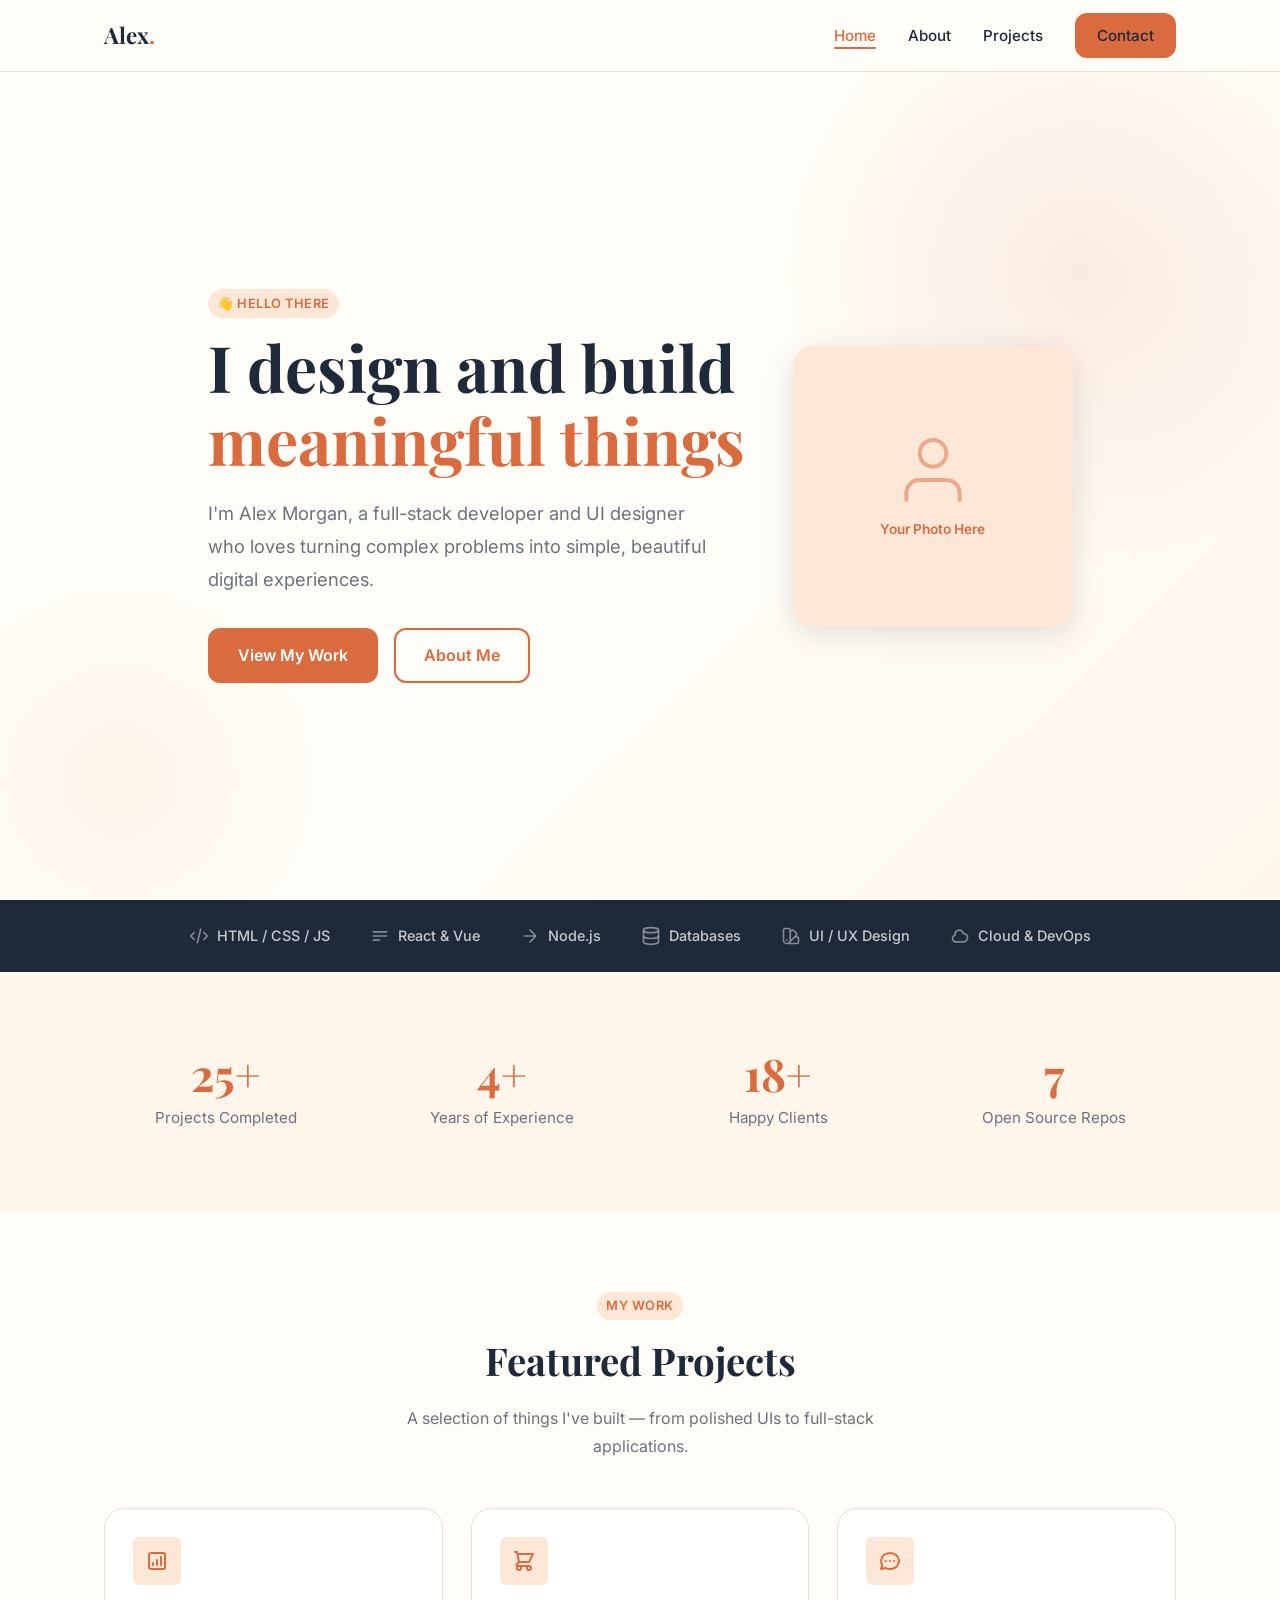
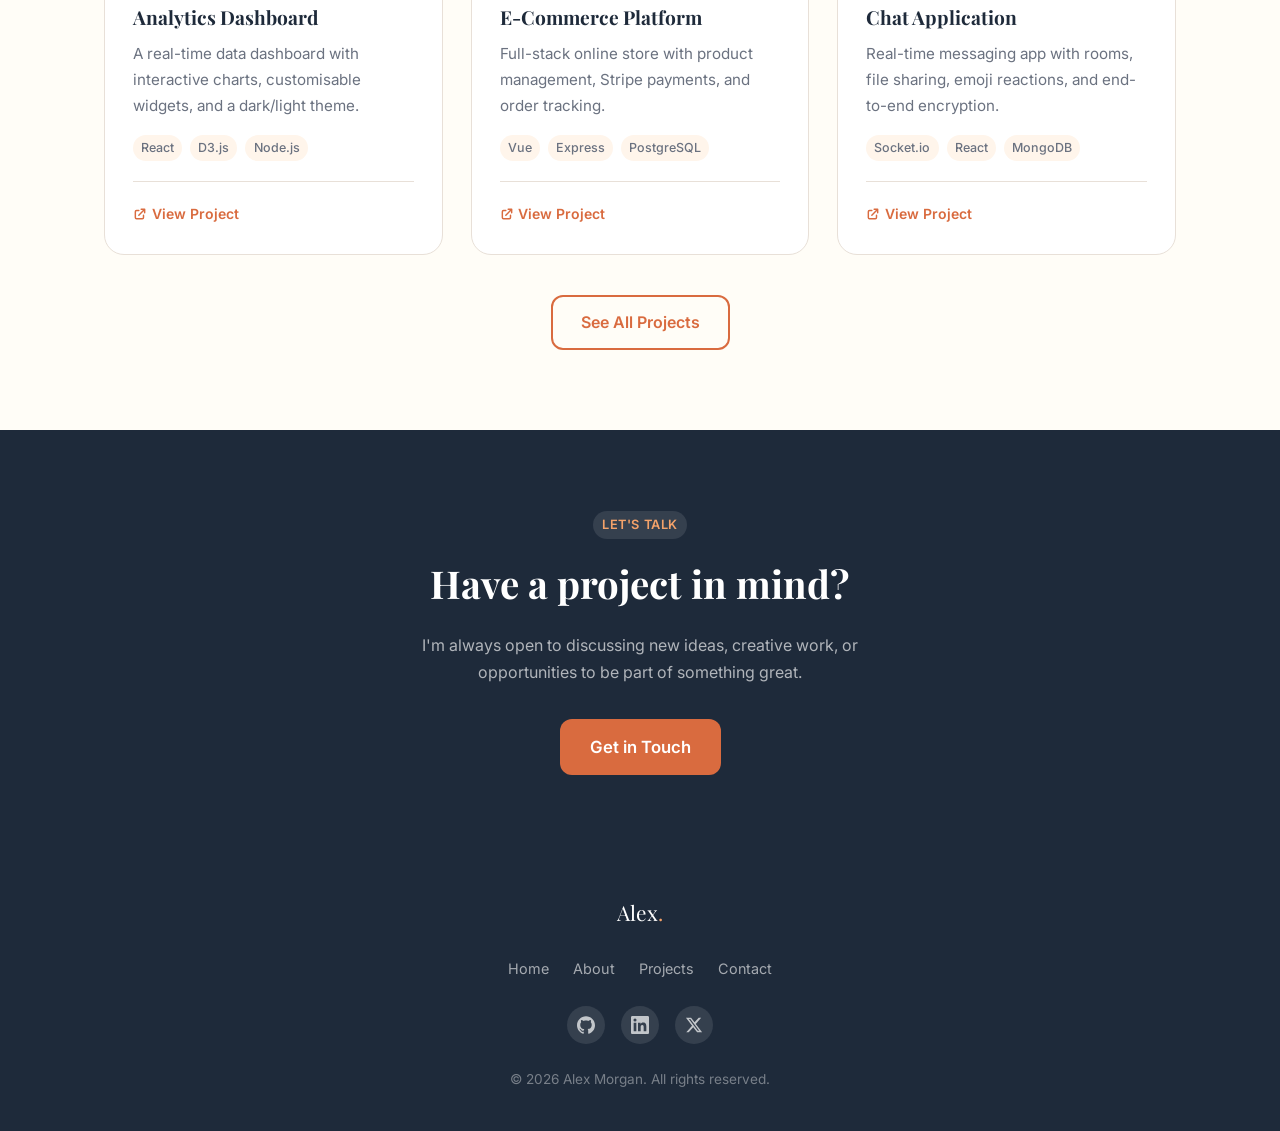
==== index.html @ dfbe75c4 "Add complete personal website: home, about, projects, contact pages with CSS design system and JS Ag" ====
<!DOCTYPE html>
<html lang="en">
<head>
  <meta charset="UTF-8" />
  <meta name="viewport" content="width=device-width, initial-scale=1.0" />
  <title>Alex Morgan — Developer &amp; Designer</title>
  <meta name="description" content="Personal website of Alex Morgan — a developer and designer building thoughtful digital experiences." />
  <link rel="preconnect" href="https://fonts.googleapis.com" />
  <link rel="preconnect" href="https://fonts.gstatic.com" crossorigin />
  <link href="https://fonts.googleapis.com/css2?family=Inter:wght@400;500;600&family=Playfair+Display:ital,wght@0,700;1,700&display=swap" rel="stylesheet" />
  <link rel="stylesheet" href="css/style.css" />
</head>
<body>

  <!-- ====== Navigation ====== -->
  <nav class="navbar" role="navigation" aria-label="Main navigation">
    <div class="container nav-inner">
      <a href="index.html" class="nav-logo">Alex<span>.</span></a>
      <button class="nav-toggle" aria-label="Toggle menu" aria-expanded="false">
        <span></span><span></span><span></span>
      </button>
      <ul class="nav-links" role="list">
        <li><a href="index.html">Home</a></li>
        <li><a href="about.html">About</a></li>
        <li><a href="projects.html">Projects</a></li>
        <li><a href="contact.html" class="btn btn-primary" style="padding:.5rem 1.25rem;">Contact</a></li>
      </ul>
    </div>
  </nav>

  <main class="page-content">

    <!-- ====== Hero ====== -->
    <section class="hero">
      <div class="container hero-inner">
        <div class="hero-text">
          <p class="hero-eyebrow"><span class="badge">👋 Hello there</span></p>
          <h1 class="hero-title">
            I design and build
            <span class="highlight">meaningful things</span>
          </h1>
          <p class="hero-subtitle">
            I'm Alex Morgan, a full-stack developer and UI designer who loves turning
            complex problems into simple, beautiful digital experiences.
          </p>
          <div class="hero-cta">
            <a href="projects.html" class="btn btn-primary">View My Work</a>
            <a href="about.html" class="btn btn-outline">About Me</a>
          </div>
        </div>

        <div class="hero-avatar" aria-label="Profile photo placeholder">
          <div class="avatar-placeholder">
            <svg xmlns="http://www.w3.org/2000/svg" viewBox="0 0 24 24" fill="none" stroke="currentColor" stroke-width="1.2" stroke-linecap="round" stroke-linejoin="round">
              <path d="M20 21v-2a4 4 0 0 0-4-4H8a4 4 0 0 0-4 4v2"/>
              <circle cx="12" cy="7" r="4"/>
            </svg>
            <span>Your Photo Here</span>
          </div>
        </div>
      </div>
    </section>

    <!-- ====== Skills strip ====== -->
    <div class="skills-strip">
      <div class="container skills-strip-inner">
        <div class="skill-chip">
          <svg xmlns="http://www.w3.org/2000/svg" fill="none" viewBox="0 0 24 24" stroke="currentColor" stroke-width="2"><path stroke-linecap="round" stroke-linejoin="round" d="M10 20l4-16m4 4l4 4-4 4M6 16l-4-4 4-4"/></svg>
          HTML / CSS / JS
        </div>
        <div class="skill-chip">
          <svg xmlns="http://www.w3.org/2000/svg" fill="none" viewBox="0 0 24 24" stroke="currentColor" stroke-width="2"><path stroke-linecap="round" stroke-linejoin="round" d="M4 7h16M4 12h16M4 17h7"/></svg>
          React &amp; Vue
        </div>
        <div class="skill-chip">
          <svg xmlns="http://www.w3.org/2000/svg" fill="none" viewBox="0 0 24 24" stroke="currentColor" stroke-width="2"><path stroke-linecap="round" stroke-linejoin="round" d="M5 12h14M12 5l7 7-7 7"/></svg>
          Node.js
        </div>
        <div class="skill-chip">
          <svg xmlns="http://www.w3.org/2000/svg" fill="none" viewBox="0 0 24 24" stroke="currentColor" stroke-width="2"><ellipse cx="12" cy="5" rx="9" ry="3"/><path d="M21 12c0 1.66-4 3-9 3s-9-1.34-9-3"/><path d="M3 5v14c0 1.66 4 3 9 3s9-1.34 9-3V5"/></svg>
          Databases
        </div>
        <div class="skill-chip">
          <svg xmlns="http://www.w3.org/2000/svg" fill="none" viewBox="0 0 24 24" stroke="currentColor" stroke-width="2"><path stroke-linecap="round" stroke-linejoin="round" d="M7 21a4 4 0 01-4-4V5a2 2 0 012-2h4a2 2 0 012 2v12a4 4 0 01-4 4zm0 0h12a2 2 0 002-2v-4a2 2 0 00-2-2h-2.343M11 7.343l1.657-1.657a2 2 0 012.828 0l2.829 2.829a2 2 0 010 2.828l-8.486 8.485M7 17h.01"/></svg>
          UI / UX Design
        </div>
        <div class="skill-chip">
          <svg xmlns="http://www.w3.org/2000/svg" fill="none" viewBox="0 0 24 24" stroke="currentColor" stroke-width="2"><path stroke-linecap="round" stroke-linejoin="round" d="M3 15a4 4 0 004 4h9a5 5 0 10-.1-9.999 5.002 5.002 0 10-9.78 2.096A4.001 4.001 0 003 15z"/></svg>
          Cloud &amp; DevOps
        </div>
      </div>
    </div>

    <!-- ====== Stats ====== -->
    <section class="section-pad" style="background:var(--clr-bg-alt);">
      <div class="container">
        <div style="display:grid;grid-template-columns:repeat(auto-fit,minmax(160px,1fr));gap:2rem;text-align:center;">
          <div class="reveal">
            <p style="font-family:var(--font-heading);font-size:2.8rem;font-weight:700;color:var(--clr-accent);line-height:1;"><span data-count="25">0</span>+</p>
            <p style="color:var(--clr-text-muted);font-size:.95rem;margin-top:.5rem;">Projects Completed</p>
          </div>
          <div class="reveal">
            <p style="font-family:var(--font-heading);font-size:2.8rem;font-weight:700;color:var(--clr-accent);line-height:1;"><span data-count="4">0</span>+</p>
            <p style="color:var(--clr-text-muted);font-size:.95rem;margin-top:.5rem;">Years of Experience</p>
          </div>
          <div class="reveal">
            <p style="font-family:var(--font-heading);font-size:2.8rem;font-weight:700;color:var(--clr-accent);line-height:1;"><span data-count="18">0</span>+</p>
            <p style="color:var(--clr-text-muted);font-size:.95rem;margin-top:.5rem;">Happy Clients</p>
          </div>
          <div class="reveal">
            <p style="font-family:var(--font-heading);font-size:2.8rem;font-weight:700;color:var(--clr-accent);line-height:1;"><span data-count="7">0</span></p>
            <p style="color:var(--clr-text-muted);font-size:.95rem;margin-top:.5rem;">Open Source Repos</p>
          </div>
        </div>
      </div>
    </section>

    <!-- ====== Featured Projects ====== -->
    <section class="section-pad">
      <div class="container">
        <div class="section-heading reveal">
          <span class="badge">My Work</span>
          <h2>Featured Projects</h2>
          <p>A selection of things I've built — from polished UIs to full-stack applications.</p>
        </div>
        <div class="card-grid">
          <article class="card reveal">
            <div class="card-icon">
              <svg xmlns="http://www.w3.org/2000/svg" fill="none" viewBox="0 0 24 24" stroke="currentColor" stroke-width="2"><path stroke-linecap="round" stroke-linejoin="round" d="M16 8v8m-4-5v5m-4-2v2m-2 4h12a2 2 0 002-2V6a2 2 0 00-2-2H6a2 2 0 00-2 2v12a2 2 0 002 2z"/></svg>
            </div>
            <h3>Analytics Dashboard</h3>
            <p>A real-time data dashboard with interactive charts, customisable widgets, and a dark/light theme.</p>
            <div class="card-tags">
              <span class="tag">React</span>
              <span class="tag">D3.js</span>
              <span class="tag">Node.js</span>
            </div>
            <div class="card-links">
              <a href="projects.html" class="card-link">
                <svg xmlns="http://www.w3.org/2000/svg" width="14" height="14" fill="none" viewBox="0 0 24 24" stroke="currentColor" stroke-width="2.5"><path stroke-linecap="round" stroke-linejoin="round" d="M10 6H6a2 2 0 00-2 2v10a2 2 0 002 2h10a2 2 0 002-2v-4M14 4h6m0 0v6m0-6L10 14"/></svg>
                View Project
              </a>
            </div>
          </article>
          <article class="card reveal">
            <div class="card-icon">
              <svg xmlns="http://www.w3.org/2000/svg" fill="none" viewBox="0 0 24 24" stroke="currentColor" stroke-width="2"><path stroke-linecap="round" stroke-linejoin="round" d="M3 3h2l.4 2M7 13h10l4-8H5.4M7 13L5.4 5M7 13l-2.293 2.293c-.63.63-.184 1.707.707 1.707H17m0 0a2 2 0 100 4 2 2 0 000-4zm-8 2a2 2 0 11-4 0 2 2 0 014 0z"/></svg>
            </div>
            <h3>E-Commerce Platform</h3>
            <p>Full-stack online store with product management, Stripe payments, and order tracking.</p>
            <div class="card-tags">
              <span class="tag">Vue</span>
              <span class="tag">Express</span>
              <span class="tag">PostgreSQL</span>
            </div>
            <div class="card-links">
              <a href="projects.html" class="card-link">
                <svg xmlns="http://www.w3.org/2000/svg" width="14" height="14" fill="none" viewBox="0 0 24 24" stroke="currentColor" stroke-width="2.5"><path stroke-linecap="round" stroke-linejoin="round" d="M10 6H6a2 2 0 00-2 2v10a2 2 0 002 2h10a2 2 0 002-2v-4M14 4h6m0 0v6m0-6L10 14"/></svg>
                View Project
              </a>
            </div>
          </article>
          <article class="card reveal">
            <div class="card-icon">
              <svg xmlns="http://www.w3.org/2000/svg" fill="none" viewBox="0 0 24 24" stroke="currentColor" stroke-width="2"><path stroke-linecap="round" stroke-linejoin="round" d="M8 12h.01M12 12h.01M16 12h.01M21 12c0 4.418-4.03 8-9 8a9.863 9.863 0 01-4.255-.949L3 20l1.395-3.72C3.512 15.042 3 13.574 3 12c0-4.418 4.03-8 9-8s9 3.582 9 8z"/></svg>
            </div>
            <h3>Chat Application</h3>
            <p>Real-time messaging app with rooms, file sharing, emoji reactions, and end-to-end encryption.</p>
            <div class="card-tags">
              <span class="tag">Socket.io</span>
              <span class="tag">React</span>
              <span class="tag">MongoDB</span>
            </div>
            <div class="card-links">
              <a href="projects.html" class="card-link">
                <svg xmlns="http://www.w3.org/2000/svg" width="14" height="14" fill="none" viewBox="0 0 24 24" stroke="currentColor" stroke-width="2.5"><path stroke-linecap="round" stroke-linejoin="round" d="M10 6H6a2 2 0 00-2 2v10a2 2 0 002 2h10a2 2 0 002-2v-4M14 4h6m0 0v6m0-6L10 14"/></svg>
                View Project
              </a>
            </div>
          </article>
        </div>
        <div class="text-center" style="margin-top:2.5rem;">
          <a href="projects.html" class="btn btn-outline">See All Projects</a>
        </div>
      </div>
    </section>

    <!-- ====== CTA ====== -->
    <section class="section-pad" style="background:var(--clr-primary);">
      <div class="container text-center reveal">
        <p class="badge" style="background:rgba(255,255,255,.1);color:var(--clr-accent-light);">Let's Talk</p>
        <h2 style="font-family:var(--font-heading);font-size:clamp(1.8rem,3vw,2.8rem);color:#fff;margin:.75rem 0 1rem;">Have a project in mind?</h2>
        <p style="color:rgba(255,255,255,.65);max-width:480px;margin-inline:auto;margin-bottom:2rem;">
          I'm always open to discussing new ideas, creative work, or opportunities to be part of something great.
        </p>
        <a href="contact.html" class="btn btn-primary" style="font-size:1.05rem;">Get in Touch</a>
      </div>
    </section>

  </main>

  <!-- ====== Footer ====== -->
  <footer class="footer">
    <div class="container footer-inner">
      <p class="footer-logo">Alex<span>.</span></p>
      <ul class="footer-links" role="list">
        <li><a href="index.html">Home</a></li>
        <li><a href="about.html">About</a></li>
        <li><a href="projects.html">Projects</a></li>
        <li><a href="contact.html">Contact</a></li>
      </ul>
      <div class="social-links">
        <a href="#" class="social-link" aria-label="GitHub">
          <svg xmlns="http://www.w3.org/2000/svg" viewBox="0 0 24 24" fill="currentColor"><path d="M12 .297c-6.63 0-12 5.373-12 12 0 5.303 3.438 9.8 8.205 11.385.6.113.82-.258.82-.577 0-.285-.01-1.04-.015-2.04-3.338.724-4.042-1.61-4.042-1.61-.546-1.385-1.335-1.755-1.335-1.755-1.087-.744.084-.729.084-.729 1.205.084 1.838 1.236 1.838 1.236 1.07 1.835 2.809 1.305 3.495.998.108-.776.417-1.305.76-1.605-2.665-.3-5.466-1.332-5.466-5.93 0-1.31.465-2.38 1.235-3.22-.135-.303-.54-1.523.105-3.176 0 0 1.005-.322 3.3 1.23.96-.267 1.98-.399 3-.405 1.02.006 2.04.138 3 .405 2.28-1.552 3.285-1.23 3.285-1.23.645 1.653.24 2.873.12 3.176.765.84 1.23 1.91 1.23 3.22 0 4.61-2.805 5.625-5.475 5.92.42.36.81 1.096.81 2.22 0 1.606-.015 2.896-.015 3.286 0 .315.21.69.825.57C20.565 22.092 24 17.592 24 12.297c0-6.627-5.373-12-12-12"/></svg>
        </a>
        <a href="#" class="social-link" aria-label="LinkedIn">
          <svg xmlns="http://www.w3.org/2000/svg" viewBox="0 0 24 24" fill="currentColor"><path d="M20.447 20.452h-3.554v-5.569c0-1.328-.027-3.037-1.852-3.037-1.853 0-2.136 1.445-2.136 2.939v5.667H9.351V9h3.414v1.561h.046c.477-.9 1.637-1.85 3.37-1.85 3.601 0 4.267 2.37 4.267 5.455v6.286zM5.337 7.433a2.062 2.062 0 01-2.063-2.065 2.064 2.064 0 112.063 2.065zm1.782 13.019H3.555V9h3.564v11.452zM22.225 0H1.771C.792 0 0 .774 0 1.729v20.542C0 23.227.792 24 1.771 24h20.451C23.2 24 24 23.227 24 22.271V1.729C24 .774 23.2 0 22.222 0h.003z"/></svg>
        </a>
        <a href="#" class="social-link" aria-label="Twitter / X">
          <svg xmlns="http://www.w3.org/2000/svg" viewBox="0 0 24 24" fill="currentColor"><path d="M18.244 2.25h3.308l-7.227 8.26 8.502 11.24H16.17l-5.214-6.817L4.99 21.75H1.68l7.73-8.835L1.254 2.25H8.08l4.713 6.231zm-1.161 17.52h1.833L7.084 4.126H5.117z"/></svg>
        </a>
      </div>
      <p class="footer-copy">&copy; <span id="year"></span> Alex Morgan. All rights reserved.</p>
    </div>
  </footer>

  <script src="js/main.js"></script>
  <script>document.getElementById('year').textContent = new Date().getFullYear();</script>
</body>
</html>
---- css/style.css ----
/* =========================================
   Design Tokens
   ========================================= */
:root {
  /* Colour palette */
  --clr-bg:          #FFFDF7;
  --clr-bg-alt:      #FFF5EB;
  --clr-surface:     #FFFFFF;
  --clr-primary:     #1E2A3A;
  --clr-accent:      #D96B3F;
  --clr-accent-light:#F4A26A;
  --clr-accent-pale: #FDE8D8;
  --clr-text:        #2D2D2D;
  --clr-text-muted:  #6B7280;
  --clr-border:      #E8E0D8;

  /* Typography */
  --font-heading: 'Playfair Display', Georgia, serif;
  --font-body:    'Inter', system-ui, -apple-system, sans-serif;

  /* Sizing */
  --radius-sm:  6px;
  --radius-md: 12px;
  --radius-lg: 20px;
  --shadow-sm: 0 1px 4px rgba(0,0,0,.06);
  --shadow-md: 0 4px 16px rgba(0,0,0,.10);
  --shadow-lg: 0 8px 32px rgba(0,0,0,.12);

  /* Layout */
  --max-width: 1120px;
  --nav-height: 72px;
  --section-pad: 5rem;
}

/* =========================================
   Reset & Base
   ========================================= */
*, *::before, *::after { box-sizing: border-box; margin: 0; padding: 0; }

html {
  scroll-behavior: smooth;
  font-size: 16px;
}

body {
  background-color: var(--clr-bg);
  color: var(--clr-text);
  font-family: var(--font-body);
  line-height: 1.7;
  -webkit-font-smoothing: antialiased;
}

img { display: block; max-width: 100%; }

a {
  color: var(--clr-accent);
  text-decoration: none;
  transition: color .2s;
}
a:hover { color: var(--clr-accent-light); }

ul { list-style: none; }

/* =========================================
   Utilities
   ========================================= */
.container {
  max-width: var(--max-width);
  margin-inline: auto;
  padding-inline: 1.5rem;
}

.section-pad { padding-block: var(--section-pad); }

.text-center { text-align: center; }

.badge {
  display: inline-block;
  padding: .25em .75em;
  border-radius: 999px;
  background: var(--clr-accent-pale);
  color: var(--clr-accent);
  font-size: .8rem;
  font-weight: 600;
  letter-spacing: .04em;
  text-transform: uppercase;
}

.btn {
  display: inline-flex;
  align-items: center;
  gap: .5rem;
  padding: .75rem 1.75rem;
  border-radius: var(--radius-md);
  font-family: var(--font-body);
  font-size: 1rem;
  font-weight: 600;
  cursor: pointer;
  transition: transform .15s, box-shadow .15s, background .2s;
  border: 2px solid transparent;
}
.btn:hover { transform: translateY(-2px); box-shadow: var(--shadow-md); }
.btn:active { transform: translateY(0); }

.btn-primary {
  background: var(--clr-accent);
  color: #fff;
}
.btn-primary:hover { background: #bf5a30; color: #fff; }

.btn-outline {
  background: transparent;
  border-color: var(--clr-accent);
  color: var(--clr-accent);
}
.btn-outline:hover { background: var(--clr-accent); color: #fff; }

/* =========================================
   Navigation
   ========================================= */
.navbar {
  position: fixed;
  top: 0; left: 0; right: 0;
  height: var(--nav-height);
  background: rgba(255,253,247,.92);
  backdrop-filter: blur(10px);
  -webkit-backdrop-filter: blur(10px);
  border-bottom: 1px solid var(--clr-border);
  z-index: 1000;
  transition: box-shadow .3s;
}
.navbar.scrolled { box-shadow: var(--shadow-md); }

.nav-inner {
  display: flex;
  align-items: center;
  justify-content: space-between;
  height: 100%;
}

.nav-logo {
  font-family: var(--font-heading);
  font-size: 1.4rem;
  font-weight: 700;
  color: var(--clr-primary);
}
.nav-logo span { color: var(--clr-accent); }

.nav-links {
  display: flex;
  gap: 2rem;
  align-items: center;
}

.nav-links a {
  color: var(--clr-primary);
  font-weight: 500;
  font-size: .95rem;
  position: relative;
  padding-bottom: 2px;
}
.nav-links a::after {
  content: '';
  position: absolute;
  bottom: -2px; left: 0;
  width: 0; height: 2px;
  background: var(--clr-accent);
  border-radius: 2px;
  transition: width .25s;
}
.nav-links a:hover::after,
.nav-links a.active::after { width: 100%; }
.nav-links a:hover,
.nav-links a.active { color: var(--clr-accent); }

/* Hamburger */
.nav-toggle {
  display: none;
  flex-direction: column;
  gap: 5px;
  cursor: pointer;
  padding: 4px;
  background: none;
  border: none;
}
.nav-toggle span {
  display: block;
  width: 24px; height: 2px;
  background: var(--clr-primary);
  border-radius: 2px;
  transition: transform .3s, opacity .3s;
}
.nav-toggle.open span:nth-child(1) { transform: translateY(7px) rotate(45deg); }
.nav-toggle.open span:nth-child(2) { opacity: 0; }
.nav-toggle.open span:nth-child(3) { transform: translateY(-7px) rotate(-45deg); }

/* =========================================
   Page offset (below fixed nav)
   ========================================= */
.page-content { padding-top: var(--nav-height); }

/* =========================================
   Hero
   ========================================= */
.hero {
  min-height: calc(100vh - var(--nav-height));
  display: flex;
  align-items: center;
  background: linear-gradient(135deg, var(--clr-bg) 60%, var(--clr-bg-alt) 100%);
  position: relative;
  overflow: hidden;
}

.hero::before {
  content: '';
  position: absolute;
  width: 600px; height: 600px;
  border-radius: 50%;
  background: radial-gradient(circle, rgba(217,107,63,.12) 0%, transparent 70%);
  top: -100px; right: -100px;
  pointer-events: none;
}
.hero::after {
  content: '';
  position: absolute;
  width: 400px; height: 400px;
  border-radius: 50%;
  background: radial-gradient(circle, rgba(244,162,106,.10) 0%, transparent 70%);
  bottom: -80px; left: -80px;
  pointer-events: none;
}

.hero-inner {
  display: grid;
  grid-template-columns: 1fr auto;
  gap: 3rem;
  align-items: center;
  padding-block: 4rem;
}

.hero-eyebrow {
  margin-bottom: .75rem;
}

.hero-title {
  font-family: var(--font-heading);
  font-size: clamp(2.4rem, 5vw, 4rem);
  line-height: 1.15;
  color: var(--clr-primary);
  margin-bottom: 1.25rem;
}
.hero-title .highlight {
  color: var(--clr-accent);
  display: block;
}

.hero-subtitle {
  font-size: 1.15rem;
  color: var(--clr-text-muted);
  max-width: 500px;
  margin-bottom: 2rem;
  line-height: 1.8;
}

.hero-cta {
  display: flex;
  gap: 1rem;
  flex-wrap: wrap;
}

.hero-avatar {
  width: 280px;
  height: 280px;
  border-radius: var(--radius-lg);
  overflow: hidden;
  flex-shrink: 0;
  box-shadow: var(--shadow-lg);
  position: relative;
  background: var(--clr-accent-pale);
}
.hero-avatar::before {
  content: '';
  position: absolute;
  inset: 0;
  border-radius: var(--radius-lg);
  border: 3px solid var(--clr-accent-pale);
  z-index: 1;
}

.avatar-placeholder {
  width: 100%; height: 100%;
  display: flex;
  flex-direction: column;
  align-items: center;
  justify-content: center;
  gap: .5rem;
  color: var(--clr-accent);
  font-size: .85rem;
  font-weight: 600;
}
.avatar-placeholder svg {
  width: 80px; height: 80px;
  opacity: .5;
}

/* =========================================
   Featured Sections on Home
   ========================================= */
.section-heading {
  text-align: center;
  margin-bottom: 3rem;
}
.section-heading h2 {
  font-family: var(--font-heading);
  font-size: clamp(1.8rem, 3vw, 2.5rem);
  color: var(--clr-primary);
  margin-top: .5rem;
}
.section-heading p {
  color: var(--clr-text-muted);
  max-width: 540px;
  margin-inline: auto;
  margin-top: .75rem;
}

/* =========================================
   Skills Strip
   ========================================= */
.skills-strip {
  background: var(--clr-primary);
  padding-block: 1.5rem;
  overflow: hidden;
}
.skills-strip-inner {
  display: flex;
  gap: 2.5rem;
  align-items: center;
  flex-wrap: wrap;
  justify-content: center;
}
.skill-chip {
  display: flex;
  align-items: center;
  gap: .5rem;
  color: rgba(255,255,255,.75);
  font-size: .9rem;
  font-weight: 500;
}
.skill-chip svg {
  width: 20px; height: 20px;
  opacity: .6;
  flex-shrink: 0;
}

/* =========================================
   Cards (Projects preview / About)
   ========================================= */
.card-grid {
  display: grid;
  grid-template-columns: repeat(auto-fill, minmax(300px, 1fr));
  gap: 1.75rem;
}

.card {
  background: var(--clr-surface);
  border: 1px solid var(--clr-border);
  border-radius: var(--radius-lg);
  padding: 1.75rem;
  transition: transform .25s, box-shadow .25s;
  display: flex;
  flex-direction: column;
}
.card:hover {
  transform: translateY(-4px);
  box-shadow: var(--shadow-lg);
}

.card-icon {
  width: 48px; height: 48px;
  border-radius: var(--radius-sm);
  background: var(--clr-accent-pale);
  display: flex;
  align-items: center;
  justify-content: center;
  margin-bottom: 1rem;
}
.card-icon svg {
  width: 24px; height: 24px;
  color: var(--clr-accent);
}

.card h3 {
  font-family: var(--font-heading);
  font-size: 1.2rem;
  color: var(--clr-primary);
  margin-bottom: .5rem;
}
.card p {
  color: var(--clr-text-muted);
  font-size: .95rem;
  flex: 1;
}
.card-tags {
  display: flex;
  flex-wrap: wrap;
  gap: .5rem;
  margin-top: 1rem;
}
.tag {
  background: var(--clr-bg-alt);
  color: var(--clr-text-muted);
  padding: .2em .65em;
  border-radius: 999px;
  font-size: .78rem;
  font-weight: 500;
}
.card-links {
  display: flex;
  gap: 1rem;
  margin-top: 1.25rem;
  padding-top: 1.25rem;
  border-top: 1px solid var(--clr-border);
}
.card-link {
  font-size: .875rem;
  font-weight: 600;
  color: var(--clr-accent);
  display: flex;
  align-items: center;
  gap: .3rem;
}
.card-link:hover { text-decoration: underline; }

/* =========================================
   About Page
   ========================================= */
.about-grid {
  display: grid;
  grid-template-columns: 1fr 1.6fr;
  gap: 4rem;
  align-items: start;
}

.about-photo {
  border-radius: var(--radius-lg);
  overflow: hidden;
  aspect-ratio: 4/5;
  background: var(--clr-accent-pale);
  box-shadow: var(--shadow-md);
  display: flex;
  align-items: center;
  justify-content: center;
}

.about-content h1 {
  font-family: var(--font-heading);
  font-size: clamp(2rem, 4vw, 3rem);
  color: var(--clr-primary);
  line-height: 1.2;
  margin: .5rem 0 1.25rem;
}

.about-content p {
  color: var(--clr-text-muted);
  margin-bottom: 1rem;
  font-size: 1.05rem;
}

.about-facts {
  display: grid;
  grid-template-columns: 1fr 1fr;
  gap: 1rem;
  margin: 1.75rem 0;
}
.fact-item {
  background: var(--clr-bg-alt);
  padding: 1rem 1.25rem;
  border-radius: var(--radius-md);
  border-left: 3px solid var(--clr-accent);
}
.fact-item dt {
  font-size: .8rem;
  text-transform: uppercase;
  letter-spacing: .06em;
  color: var(--clr-text-muted);
  font-weight: 600;
  margin-bottom: .25rem;
}
.fact-item dd {
  font-weight: 600;
  color: var(--clr-primary);
}

/* Skills bars */
.skills-section { margin-top: 3rem; }
.skills-section h2 {
  font-family: var(--font-heading);
  font-size: 1.6rem;
  color: var(--clr-primary);
  margin-bottom: 1.5rem;
}

.skill-bar-list { display: flex; flex-direction: column; gap: 1rem; }
.skill-bar-item {}
.skill-bar-label {
  display: flex;
  justify-content: space-between;
  font-size: .9rem;
  font-weight: 600;
  color: var(--clr-primary);
  margin-bottom: .4rem;
}
.skill-bar-track {
  height: 8px;
  background: var(--clr-border);
  border-radius: 999px;
  overflow: hidden;
}
.skill-bar-fill {
  height: 100%;
  border-radius: 999px;
  background: linear-gradient(90deg, var(--clr-accent), var(--clr-accent-light));
  width: 0;
  transition: width 1s ease;
}

/* Timeline */
.timeline { margin-top: 3rem; }
.timeline h2 {
  font-family: var(--font-heading);
  font-size: 1.6rem;
  color: var(--clr-primary);
  margin-bottom: 1.5rem;
}
.timeline-list { position: relative; padding-left: 2rem; }
.timeline-list::before {
  content: '';
  position: absolute;
  left: 7px; top: 0; bottom: 0;
  width: 2px;
  background: var(--clr-border);
}
.timeline-item {
  position: relative;
  padding-bottom: 2rem;
}
.timeline-item::before {
  content: '';
  position: absolute;
  left: -1.75rem;
  top: 6px;
  width: 12px; height: 12px;
  border-radius: 50%;
  background: var(--clr-accent);
  border: 2px solid var(--clr-bg);
  box-shadow: 0 0 0 2px var(--clr-accent);
}
.timeline-date {
  font-size: .8rem;
  font-weight: 700;
  text-transform: uppercase;
  letter-spacing: .06em;
  color: var(--clr-accent);
  margin-bottom: .25rem;
}
.timeline-item h3 {
  font-family: var(--font-heading);
  font-size: 1.1rem;
  color: var(--clr-primary);
  margin-bottom: .25rem;
}
.timeline-item p {
  font-size: .9rem;
  color: var(--clr-text-muted);
}

/* =========================================
   Projects Page
   ========================================= */
.filter-bar {
  display: flex;
  gap: .75rem;
  flex-wrap: wrap;
  margin-bottom: 2.5rem;
}
.filter-btn {
  padding: .4em 1.1em;
  border-radius: 999px;
  border: 1.5px solid var(--clr-border);
  background: transparent;
  font-family: var(--font-body);
  font-size: .875rem;
  font-weight: 500;
  color: var(--clr-text-muted);
  cursor: pointer;
  transition: all .2s;
}
.filter-btn:hover,
.filter-btn.active {
  background: var(--clr-accent);
  border-color: var(--clr-accent);
  color: #fff;
}

.project-card {
  background: var(--clr-surface);
  border: 1px solid var(--clr-border);
  border-radius: var(--radius-lg);
  overflow: hidden;
  transition: transform .25s, box-shadow .25s;
  display: flex;
  flex-direction: column;
}
.project-card:hover {
  transform: translateY(-4px);
  box-shadow: var(--shadow-lg);
}
.project-card-thumb {
  aspect-ratio: 16/9;
  background: linear-gradient(135deg, var(--clr-accent-pale), var(--clr-bg-alt));
  display: flex;
  align-items: center;
  justify-content: center;
  font-size: 3rem;
}
.project-card-body {
  padding: 1.5rem;
  flex: 1;
  display: flex;
  flex-direction: column;
}
.project-card-body h3 {
  font-family: var(--font-heading);
  font-size: 1.15rem;
  color: var(--clr-primary);
  margin-bottom: .5rem;
}
.project-card-body p {
  color: var(--clr-text-muted);
  font-size: .9rem;
  flex: 1;
  margin-bottom: 1rem;
}
.project-card-body .card-tags { margin-top: 0; }
.project-card-body .card-links {
  margin-top: auto;
  padding-top: 1rem;
  border-top: 1px solid var(--clr-border);
}

/* =========================================
   Contact Page
   ========================================= */
.contact-grid {
  display: grid;
  grid-template-columns: 1fr 1.4fr;
  gap: 4rem;
  align-items: start;
}
.contact-info h1 {
  font-family: var(--font-heading);
  font-size: clamp(2rem, 4vw, 3rem);
  color: var(--clr-primary);
  line-height: 1.2;
  margin: .5rem 0 1.25rem;
}
.contact-info p {
  color: var(--clr-text-muted);
  margin-bottom: 2rem;
  font-size: 1.05rem;
}
.contact-methods { display: flex; flex-direction: column; gap: 1.25rem; }
.contact-method {
  display: flex;
  align-items: center;
  gap: 1rem;
  padding: 1rem 1.25rem;
  background: var(--clr-bg-alt);
  border-radius: var(--radius-md);
  border: 1px solid var(--clr-border);
  transition: border-color .2s, box-shadow .2s;
}
.contact-method:hover {
  border-color: var(--clr-accent);
  box-shadow: var(--shadow-sm);
}
.contact-method-icon {
  width: 44px; height: 44px;
  background: var(--clr-accent-pale);
  border-radius: var(--radius-sm);
  display: flex;
  align-items: center;
  justify-content: center;
  flex-shrink: 0;
}
.contact-method-icon svg {
  width: 20px; height: 20px;
  color: var(--clr-accent);
}
.contact-method-text dt {
  font-size: .78rem;
  text-transform: uppercase;
  letter-spacing: .06em;
  color: var(--clr-text-muted);
  font-weight: 600;
}
.contact-method-text dd {
  font-weight: 500;
  color: var(--clr-primary);
}

/* Form */
.contact-form-wrap {
  background: var(--clr-surface);
  border: 1px solid var(--clr-border);
  border-radius: var(--radius-lg);
  padding: 2.5rem;
  box-shadow: var(--shadow-sm);
}
.contact-form-wrap h2 {
  font-family: var(--font-heading);
  font-size: 1.5rem;
  color: var(--clr-primary);
  margin-bottom: 1.5rem;
}

.form-group { margin-bottom: 1.25rem; }
.form-group label {
  display: block;
  font-size: .9rem;
  font-weight: 600;
  color: var(--clr-primary);
  margin-bottom: .4rem;
}
.form-group input,
.form-group textarea,
.form-group select {
  width: 100%;
  padding: .75rem 1rem;
  border: 1.5px solid var(--clr-border);
  border-radius: var(--radius-sm);
  font-family: var(--font-body);
  font-size: .95rem;
  color: var(--clr-text);
  background: var(--clr-bg);
  transition: border-color .2s, box-shadow .2s;
  outline: none;
}
.form-group input:focus,
.form-group textarea:focus,
.form-group select:focus {
  border-color: var(--clr-accent);
  box-shadow: 0 0 0 3px rgba(217,107,63,.15);
}
.form-group textarea { resize: vertical; min-height: 130px; }

.form-row { display: grid; grid-template-columns: 1fr 1fr; gap: 1rem; }

.form-submit { margin-top: .5rem; }
.form-submit .btn { width: 100%; justify-content: center; }

.form-success {
  display: none;
  text-align: center;
  padding: 2rem;
}
.form-success svg { width: 48px; height: 48px; color: var(--clr-accent); margin-inline: auto; margin-bottom: 1rem; }
.form-success h3 {
  font-family: var(--font-heading);
  font-size: 1.4rem;
  color: var(--clr-primary);
  margin-bottom: .5rem;
}
.form-success p { color: var(--clr-text-muted); }

/* =========================================
   Footer
   ========================================= */
.footer {
  background: var(--clr-primary);
  color: rgba(255,255,255,.7);
  padding-block: 2.5rem;
}
.footer-inner {
  display: flex;
  flex-direction: column;
  align-items: center;
  gap: 1.5rem;
  text-align: center;
}
.footer-logo {
  font-family: var(--font-heading);
  font-size: 1.3rem;
  color: #fff;
}
.footer-logo span { color: var(--clr-accent-light); }
.footer-links {
  display: flex;
  gap: 1.5rem;
  flex-wrap: wrap;
  justify-content: center;
}
.footer-links a {
  color: rgba(255,255,255,.6);
  font-size: .9rem;
  transition: color .2s;
}
.footer-links a:hover { color: var(--clr-accent-light); }
.footer-copy {
  font-size: .85rem;
  color: rgba(255,255,255,.4);
}

/* Social icons in footer */
.social-links {
  display: flex;
  gap: 1rem;
}
.social-link {
  width: 38px; height: 38px;
  border-radius: 50%;
  background: rgba(255,255,255,.1);
  display: flex;
  align-items: center;
  justify-content: center;
  color: rgba(255,255,255,.7);
  transition: background .2s, color .2s;
}
.social-link:hover {
  background: var(--clr-accent);
  color: #fff;
}
.social-link svg { width: 18px; height: 18px; }

/* =========================================
   Page Hero (inner pages)
   ========================================= */
.page-hero {
  background: linear-gradient(135deg, var(--clr-bg) 60%, var(--clr-bg-alt) 100%);
  padding: 4rem 0 3rem;
  position: relative;
  overflow: hidden;
}
.page-hero::after {
  content: '';
  position: absolute;
  width: 400px; height: 400px;
  border-radius: 50%;
  background: radial-gradient(circle, rgba(217,107,63,.10) 0%, transparent 70%);
  top: -100px; right: -100px;
  pointer-events: none;
}

/* =========================================
   Animations / Reveal
   ========================================= */
.reveal {
  opacity: 0;
  transform: translateY(24px);
  transition: opacity .6s ease, transform .6s ease;
}
.reveal.visible {
  opacity: 1;
  transform: translateY(0);
}

/* =========================================
   Responsive
   ========================================= */
@media (max-width: 900px) {
  .hero-inner { grid-template-columns: 1fr; }
  .hero-avatar { width: 220px; height: 220px; margin-inline: auto; order: -1; }
  .about-grid { grid-template-columns: 1fr; }
  .contact-grid { grid-template-columns: 1fr; }
  .about-facts { grid-template-columns: 1fr; }
  .form-row { grid-template-columns: 1fr; }
}

@media (max-width: 680px) {
  :root { --section-pad: 3rem; }
  .nav-links {
    position: fixed;
    top: var(--nav-height); left: 0; right: 0;
    background: var(--clr-bg);
    flex-direction: column;
    padding: 1.5rem;
    gap: 1.25rem;
    border-bottom: 1px solid var(--clr-border);
    transform: translateY(-120%);
    transition: transform .3s ease;
    box-shadow: var(--shadow-md);
  }
  .nav-links.open { transform: translateY(0); }
  .nav-toggle { display: flex; }
  .hero-cta { flex-direction: column; }
  .hero-avatar { width: 180px; height: 180px; }
}
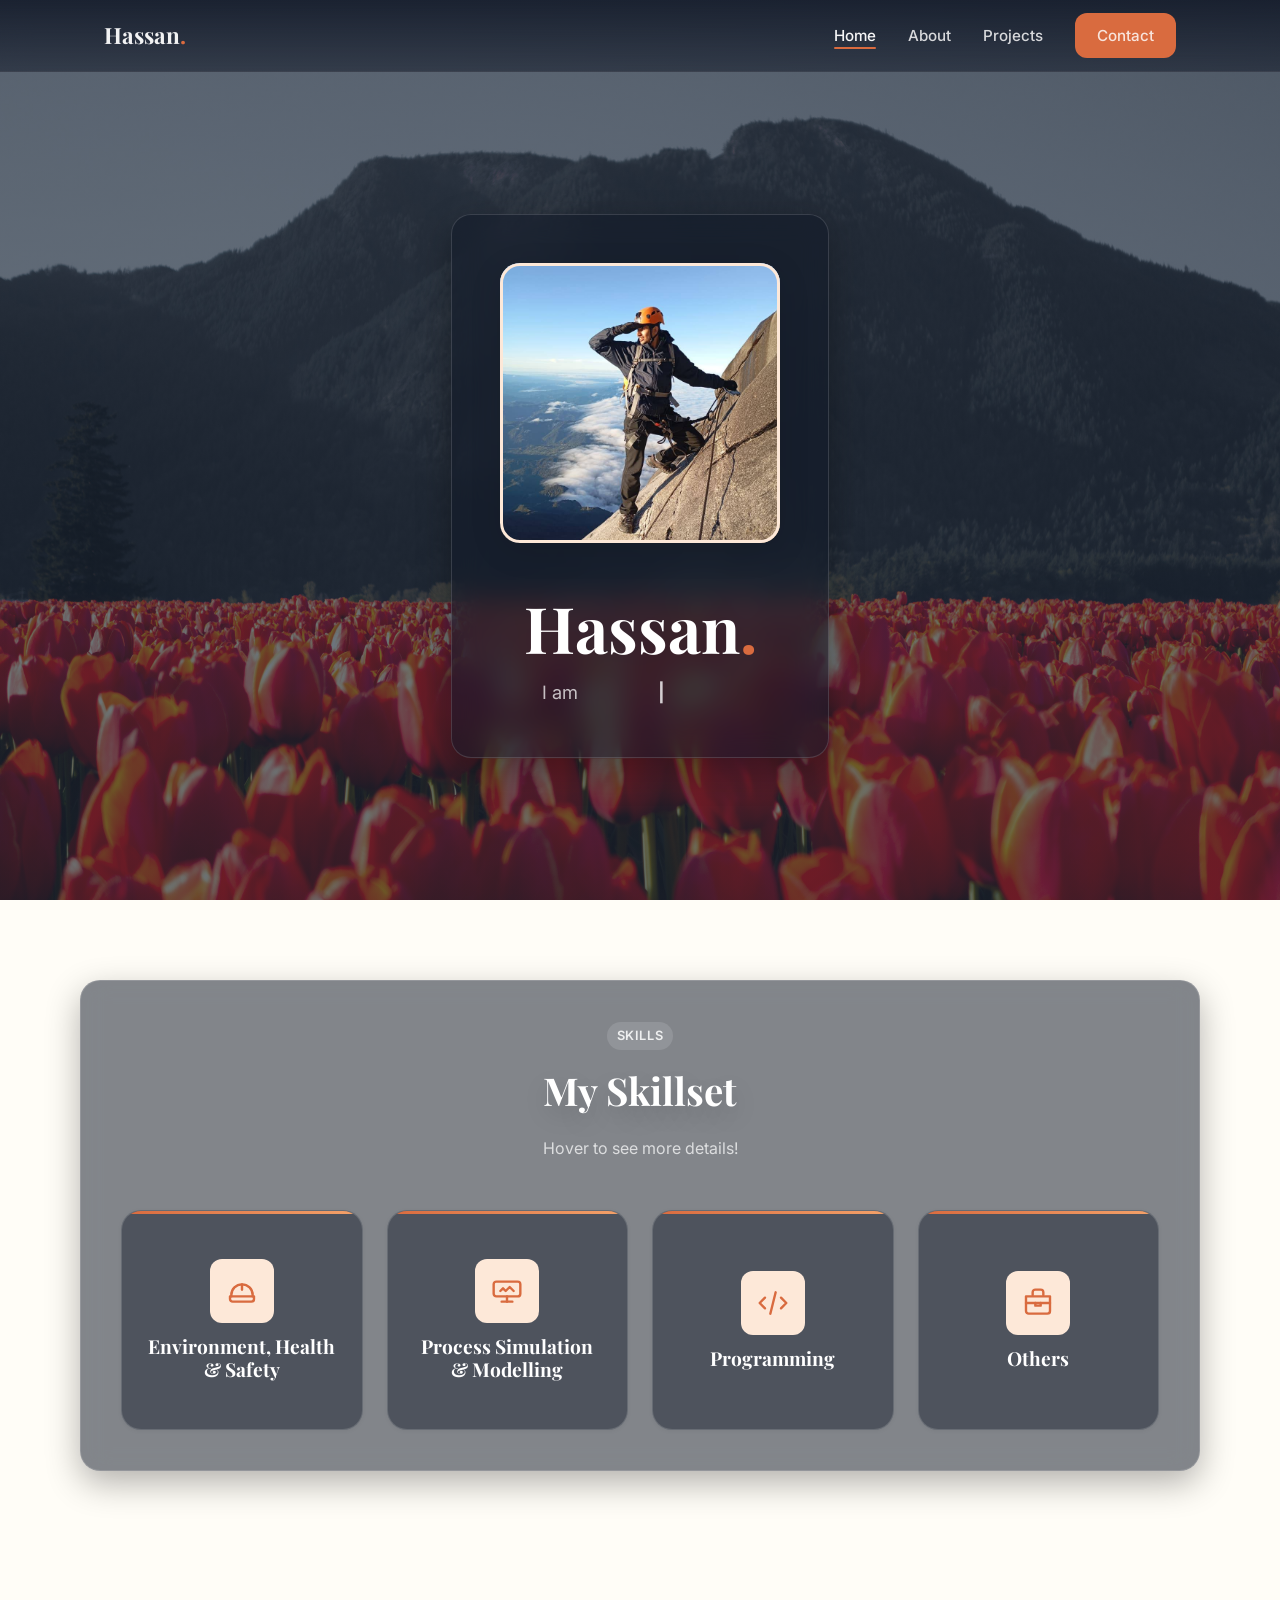
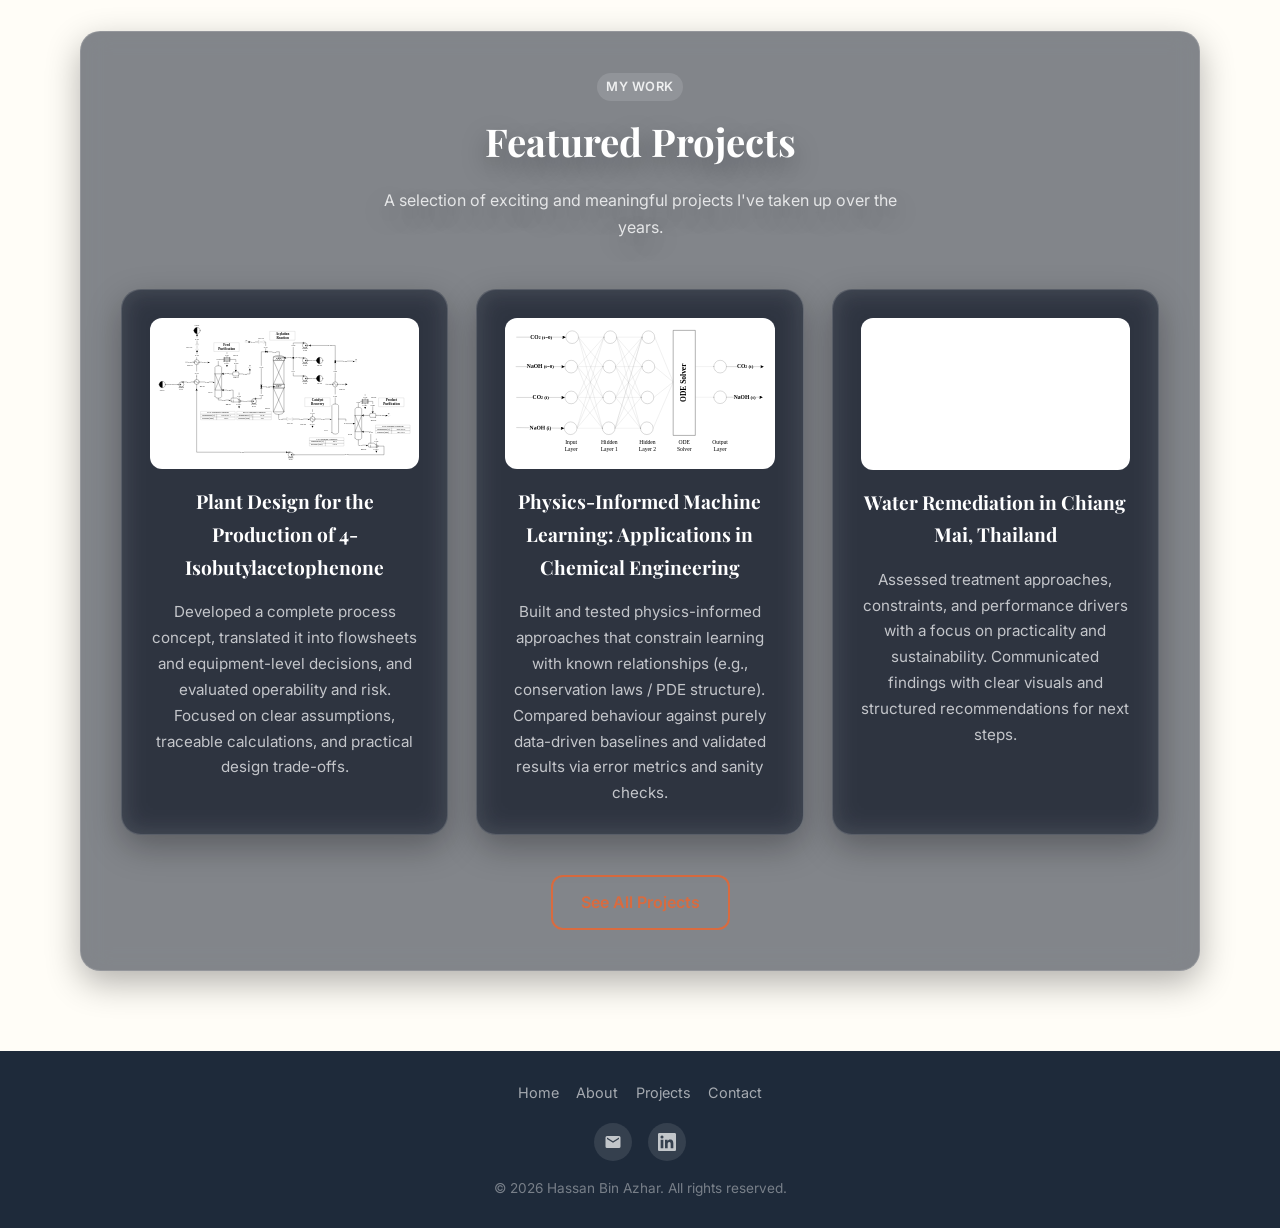
==== commit c5db7983: "Web deb" ====
--- a/index.html
+++ b/index.html
@@ -3,19 +3,19 @@
 <head>
   <meta charset="UTF-8" />
   <meta name="viewport" content="width=device-width, initial-scale=1.0" />
-  <title>Alex Morgan — Developer &amp; Designer</title>
-  <meta name="description" content="Personal website of Alex Morgan — a developer and designer building thoughtful digital experiences." />
+  <title>Hassan Bin Azhar — Engineer</title>
+  <meta name="description" content="Personal website of Hassan Bin Azhar — an engineer and designer building thoughtful digital experiences." />
   <link rel="preconnect" href="https://fonts.googleapis.com" />
   <link rel="preconnect" href="https://fonts.gstatic.com" crossorigin />
   <link href="https://fonts.googleapis.com/css2?family=Inter:wght@400;500;600&family=Playfair+Display:ital,wght@0,700;1,700&display=swap" rel="stylesheet" />
   <link rel="stylesheet" href="css/style.css" />
 </head>
-<body>
+<body class="home">
 
   <!-- ====== Navigation ====== -->
   <nav class="navbar" role="navigation" aria-label="Main navigation">
     <div class="container nav-inner">
-      <a href="index.html" class="nav-logo">Alex<span>.</span></a>
+      <a href="index.html" class="nav-logo">Hassan<span>.</span></a>
       <button class="nav-toggle" aria-label="Toggle menu" aria-expanded="false">
         <span></span><span></span><span></span>
       </button>
@@ -33,167 +33,153 @@
     <!-- ====== Hero ====== -->
     <section class="hero">
       <div class="container hero-inner">
-        <div class="hero-text">
-          <p class="hero-eyebrow"><span class="badge">👋 Hello there</span></p>
-          <h1 class="hero-title">
-            I design and build
-            <span class="highlight">meaningful things</span>
+        <div class="hero-avatar">
+          <img src="assets/profile.jpg" alt="Hassan Bin Azhar" width="280" height="280" loading="lazy" decoding="async" />
+        </div>
+
+        <div class="hero-text" style="text-align:center;">
+          <h1 class="hero-title" style="margin-bottom:.75rem;">
+            <strong>Hassan<span style="color:var(--clr-accent);">.</span></strong>
           </h1>
-          <p class="hero-subtitle">
-            I'm Alex Morgan, a full-stack developer and UI designer who loves turning
-            complex problems into simple, beautiful digital experiences.
+          <p class="hero-subtitle" style="max-width:none;margin-bottom:0;">
+            I am <span class="typewriter" data-words='["an Engineer","a Researcher","an Achiever","a Team Player"]'></span>
           </p>
-          <div class="hero-cta">
-            <a href="projects.html" class="btn btn-primary">View My Work</a>
-            <a href="about.html" class="btn btn-outline">About Me</a>
-          </div>
-        </div>
-
-        <div class="hero-avatar" aria-label="Profile photo placeholder">
-          <div class="avatar-placeholder">
-            <svg xmlns="http://www.w3.org/2000/svg" viewBox="0 0 24 24" fill="none" stroke="currentColor" stroke-width="1.2" stroke-linecap="round" stroke-linejoin="round">
-              <path d="M20 21v-2a4 4 0 0 0-4-4H8a4 4 0 0 0-4 4v2"/>
-              <circle cx="12" cy="7" r="4"/>
-            </svg>
-            <span>Your Photo Here</span>
-          </div>
         </div>
       </div>
     </section>
 
-    <!-- ====== Skills strip ====== -->
-    <div class="skills-strip">
-      <div class="container skills-strip-inner">
-        <div class="skill-chip">
-          <svg xmlns="http://www.w3.org/2000/svg" fill="none" viewBox="0 0 24 24" stroke="currentColor" stroke-width="2"><path stroke-linecap="round" stroke-linejoin="round" d="M10 20l4-16m4 4l4 4-4 4M6 16l-4-4 4-4"/></svg>
-          HTML / CSS / JS
-        </div>
-        <div class="skill-chip">
-          <svg xmlns="http://www.w3.org/2000/svg" fill="none" viewBox="0 0 24 24" stroke="currentColor" stroke-width="2"><path stroke-linecap="round" stroke-linejoin="round" d="M4 7h16M4 12h16M4 17h7"/></svg>
-          React &amp; Vue
-        </div>
-        <div class="skill-chip">
-          <svg xmlns="http://www.w3.org/2000/svg" fill="none" viewBox="0 0 24 24" stroke="currentColor" stroke-width="2"><path stroke-linecap="round" stroke-linejoin="round" d="M5 12h14M12 5l7 7-7 7"/></svg>
-          Node.js
-        </div>
-        <div class="skill-chip">
-          <svg xmlns="http://www.w3.org/2000/svg" fill="none" viewBox="0 0 24 24" stroke="currentColor" stroke-width="2"><ellipse cx="12" cy="5" rx="9" ry="3"/><path d="M21 12c0 1.66-4 3-9 3s-9-1.34-9-3"/><path d="M3 5v14c0 1.66 4 3 9 3s9-1.34 9-3V5"/></svg>
-          Databases
-        </div>
-        <div class="skill-chip">
-          <svg xmlns="http://www.w3.org/2000/svg" fill="none" viewBox="0 0 24 24" stroke="currentColor" stroke-width="2"><path stroke-linecap="round" stroke-linejoin="round" d="M7 21a4 4 0 01-4-4V5a2 2 0 012-2h4a2 2 0 012 2v12a4 4 0 01-4 4zm0 0h12a2 2 0 002-2v-4a2 2 0 00-2-2h-2.343M11 7.343l1.657-1.657a2 2 0 012.828 0l2.829 2.829a2 2 0 010 2.828l-8.486 8.485M7 17h.01"/></svg>
-          UI / UX Design
-        </div>
-        <div class="skill-chip">
-          <svg xmlns="http://www.w3.org/2000/svg" fill="none" viewBox="0 0 24 24" stroke="currentColor" stroke-width="2"><path stroke-linecap="round" stroke-linejoin="round" d="M3 15a4 4 0 004 4h9a5 5 0 10-.1-9.999 5.002 5.002 0 10-9.78 2.096A4.001 4.001 0 003 15z"/></svg>
-          Cloud &amp; DevOps
-        </div>
-      </div>
-    </div>
-
-    <!-- ====== Stats ====== -->
-    <section class="section-pad" style="background:var(--clr-bg-alt);">
+    <!-- ====== Skills ====== -->
+    <section class="section-pad section-panel skills-icons home-skills">
       <div class="container">
-        <div style="display:grid;grid-template-columns:repeat(auto-fit,minmax(160px,1fr));gap:2rem;text-align:center;">
-          <div class="reveal">
-            <p style="font-family:var(--font-heading);font-size:2.8rem;font-weight:700;color:var(--clr-accent);line-height:1;"><span data-count="25">0</span>+</p>
-            <p style="color:var(--clr-text-muted);font-size:.95rem;margin-top:.5rem;">Projects Completed</p>
-          </div>
-          <div class="reveal">
-            <p style="font-family:var(--font-heading);font-size:2.8rem;font-weight:700;color:var(--clr-accent);line-height:1;"><span data-count="4">0</span>+</p>
-            <p style="color:var(--clr-text-muted);font-size:.95rem;margin-top:.5rem;">Years of Experience</p>
-          </div>
-          <div class="reveal">
-            <p style="font-family:var(--font-heading);font-size:2.8rem;font-weight:700;color:var(--clr-accent);line-height:1;"><span data-count="18">0</span>+</p>
-            <p style="color:var(--clr-text-muted);font-size:.95rem;margin-top:.5rem;">Happy Clients</p>
-          </div>
-          <div class="reveal">
-            <p style="font-family:var(--font-heading);font-size:2.8rem;font-weight:700;color:var(--clr-accent);line-height:1;"><span data-count="7">0</span></p>
-            <p style="color:var(--clr-text-muted);font-size:.95rem;margin-top:.5rem;">Open Source Repos</p>
+        <div class="section-heading reveal">
+          <span class="badge">Skills</span>
+          <h2>My Skillset</h2>
+          <p>Hover to see more details!</p>
+        </div>
+        <div class="skills-icons-grid">
+          <div class="skill-icon-card reveal" tabindex="0">
+            <div class="skill-icon-header">
+              <div class="skill-icon-badge" aria-hidden="true">
+                <svg xmlns="http://www.w3.org/2000/svg" fill="none" viewBox="0 0 24 24" stroke="currentColor" stroke-width="1.8" stroke-linecap="round" stroke-linejoin="round">
+                  <path d="M4 16v-1a8 8 0 0 1 16 0v1" />
+                  <path d="M3 16h18v2a2 2 0 0 1-2 2H5a2 2 0 0 1-2-2v-2z" />
+                  <path d="M12 7v4" />
+                </svg>
+              </div>
+              <div>
+                <h3>Environment, Health &amp; Safety</h3>
+              </div>
+            </div>
+            <div class="skill-icon-details" aria-label="EHS &amp; Risk skills">
+              <span class="tag">HAZID/HAZOP</span>
+              <span class="tag">Bow-Tie Analysis</span>
+              <span class="tag">Sustainability &amp; Climate Risk</span>
+              <span class="tag">Carbon Accounting</span>
+            </div>
+          </div>
+
+          <div class="skill-icon-card reveal" tabindex="0">
+            <div class="skill-icon-header">
+              <div class="skill-icon-badge" aria-hidden="true">
+                <svg xmlns="http://www.w3.org/2000/svg" fill="none" viewBox="0 0 24 24" stroke="currentColor" stroke-width="1.8" stroke-linecap="round" stroke-linejoin="round">
+                  <path d="M4 5h16a2 2 0 0 1 2 2v7a2 2 0 0 1-2 2H4a2 2 0 0 1-2-2V7a2 2 0 0 1 2-2z" />
+                  <path d="M8 20h8" />
+                  <path d="M12 16v4" />
+                  <path d="M7 12l2-2 2 2 3-3 3 3" />
+                </svg>
+              </div>
+              <div>
+                <h3>Process Simulation &amp; Modelling</h3>
+              </div>
+            </div>
+            <div class="skill-icon-details" aria-label="Process simulation and modelling tools">
+              <span class="tag">Aspen HYSYS</span>
+              <span class="tag">Aspen Plus</span>
+              <span class="tag">SolidWorks</span>
+              <span class="tag">Fusion360</span>
+              <span class="tag">ALOHA</span>
+            </div>
+          </div>
+
+          <div class="skill-icon-card reveal" tabindex="0">
+            <div class="skill-icon-header">
+              <div class="skill-icon-badge" aria-hidden="true">
+                <svg xmlns="http://www.w3.org/2000/svg" fill="none" viewBox="0 0 24 24" stroke="currentColor" stroke-width="1.8" stroke-linecap="round" stroke-linejoin="round">
+                  <path d="M10 20l4-16m4 4l4 4-4 4M6 16l-4-4 4-4" />
+                </svg>
+              </div>
+              <div>
+                <h3>Programming</h3>
+              </div>
+            </div>
+            <div class="skill-icon-details" aria-label="Programming languages">
+              <span class="tag">MATLAB</span>
+              <span class="tag">Python</span>
+              <span class="tag">C</span>
+              <span class="tag">HTML</span>
+              <span class="tag">SQL</span>
+            </div>
+          </div>
+
+          <div class="skill-icon-card reveal" tabindex="0">
+            <div class="skill-icon-header">
+              <div class="skill-icon-badge" aria-hidden="true">
+                <svg xmlns="http://www.w3.org/2000/svg" fill="none" viewBox="0 0 24 24" stroke="currentColor" stroke-width="1.8" stroke-linecap="round" stroke-linejoin="round">
+                  <path d="M8 6V4a2 2 0 0 1 2-2h4a2 2 0 0 1 2 2v2" />
+                  <path d="M3 7h18v11a2 2 0 0 1-2 2H5a2 2 0 0 1-2-2V7z" />
+                  <path d="M3 12h18" />
+                  <path d="M10 12v2h4v-2" />
+                </svg>
+              </div>
+              <div>
+                <h3>Others</h3>
+              </div>
+            </div>
+            <div class="skill-icon-details" aria-label="Other tools">
+              <span class="tag">Microsoft Office</span>
+              <span class="tag">VSCode</span>
+              <span class="tag">GitHub</span>
+              <span class="tag">Excel VBA</span>
+            </div>
           </div>
         </div>
       </div>
     </section>
 
     <!-- ====== Featured Projects ====== -->
-    <section class="section-pad">
+    <section class="section-pad section-panel section-on-bg home-featured">
       <div class="container">
         <div class="section-heading reveal">
           <span class="badge">My Work</span>
           <h2>Featured Projects</h2>
-          <p>A selection of things I've built — from polished UIs to full-stack applications.</p>
+          <p>A selection of exciting and meaningful projects I've taken up over the years.</p>
         </div>
         <div class="card-grid">
           <article class="card reveal">
-            <div class="card-icon">
-              <svg xmlns="http://www.w3.org/2000/svg" fill="none" viewBox="0 0 24 24" stroke="currentColor" stroke-width="2"><path stroke-linecap="round" stroke-linejoin="round" d="M16 8v8m-4-5v5m-4-2v2m-2 4h12a2 2 0 002-2V6a2 2 0 00-2-2H6a2 2 0 00-2 2v12a2 2 0 002 2z"/></svg>
-            </div>
-            <h3>Analytics Dashboard</h3>
-            <p>A real-time data dashboard with interactive charts, customisable widgets, and a dark/light theme.</p>
-            <div class="card-tags">
-              <span class="tag">React</span>
-              <span class="tag">D3.js</span>
-              <span class="tag">Node.js</span>
-            </div>
-            <div class="card-links">
-              <a href="projects.html" class="card-link">
-                <svg xmlns="http://www.w3.org/2000/svg" width="14" height="14" fill="none" viewBox="0 0 24 24" stroke="currentColor" stroke-width="2.5"><path stroke-linecap="round" stroke-linejoin="round" d="M10 6H6a2 2 0 00-2 2v10a2 2 0 002 2h10a2 2 0 002-2v-4M14 4h6m0 0v6m0-6L10 14"/></svg>
-                View Project
-              </a>
-            </div>
+            <div class="card-thumb card-thumb--white">
+              <img src="assets/project-plant-design.svg" alt="Plant design project thumbnail" loading="lazy" decoding="async" />
+            </div>
+            <h3>Plant Design for the Production of 4-Isobutylacetophenone</h3>
+            <p class="card-summary">Developed a complete process concept, translated it into flowsheets and equipment-level decisions, and evaluated operability and risk. Focused on clear assumptions, traceable calculations, and practical design trade-offs.</p>
           </article>
           <article class="card reveal">
-            <div class="card-icon">
-              <svg xmlns="http://www.w3.org/2000/svg" fill="none" viewBox="0 0 24 24" stroke="currentColor" stroke-width="2"><path stroke-linecap="round" stroke-linejoin="round" d="M3 3h2l.4 2M7 13h10l4-8H5.4M7 13L5.4 5M7 13l-2.293 2.293c-.63.63-.184 1.707.707 1.707H17m0 0a2 2 0 100 4 2 2 0 000-4zm-8 2a2 2 0 11-4 0 2 2 0 014 0z"/></svg>
-            </div>
-            <h3>E-Commerce Platform</h3>
-            <p>Full-stack online store with product management, Stripe payments, and order tracking.</p>
-            <div class="card-tags">
-              <span class="tag">Vue</span>
-              <span class="tag">Express</span>
-              <span class="tag">PostgreSQL</span>
-            </div>
-            <div class="card-links">
-              <a href="projects.html" class="card-link">
-                <svg xmlns="http://www.w3.org/2000/svg" width="14" height="14" fill="none" viewBox="0 0 24 24" stroke="currentColor" stroke-width="2.5"><path stroke-linecap="round" stroke-linejoin="round" d="M10 6H6a2 2 0 00-2 2v10a2 2 0 002 2h10a2 2 0 002-2v-4M14 4h6m0 0v6m0-6L10 14"/></svg>
-                View Project
-              </a>
-            </div>
+            <div class="card-thumb card-thumb--white">
+              <img src="assets/project-physics-ml.svg" alt="Physics-informed machine learning project thumbnail" loading="lazy" decoding="async" />
+            </div>
+            <h3>Physics-Informed Machine Learning: Applications in Chemical Engineering</h3>
+            <p class="card-summary">Built and tested physics-informed approaches that constrain learning with known relationships (e.g., conservation laws / PDE structure). Compared behaviour against purely data-driven baselines and validated results via error metrics and sanity checks.</p>
           </article>
           <article class="card reveal">
-            <div class="card-icon">
-              <svg xmlns="http://www.w3.org/2000/svg" fill="none" viewBox="0 0 24 24" stroke="currentColor" stroke-width="2"><path stroke-linecap="round" stroke-linejoin="round" d="M8 12h.01M12 12h.01M16 12h.01M21 12c0 4.418-4.03 8-9 8a9.863 9.863 0 01-4.255-.949L3 20l1.395-3.72C3.512 15.042 3 13.574 3 12c0-4.418 4.03-8 9-8s9 3.582 9 8z"/></svg>
-            </div>
-            <h3>Chat Application</h3>
-            <p>Real-time messaging app with rooms, file sharing, emoji reactions, and end-to-end encryption.</p>
-            <div class="card-tags">
-              <span class="tag">Socket.io</span>
-              <span class="tag">React</span>
-              <span class="tag">MongoDB</span>
-            </div>
-            <div class="card-links">
-              <a href="projects.html" class="card-link">
-                <svg xmlns="http://www.w3.org/2000/svg" width="14" height="14" fill="none" viewBox="0 0 24 24" stroke="currentColor" stroke-width="2.5"><path stroke-linecap="round" stroke-linejoin="round" d="M10 6H6a2 2 0 00-2 2v10a2 2 0 002 2h10a2 2 0 002-2v-4M14 4h6m0 0v6m0-6L10 14"/></svg>
-                View Project
-              </a>
-            </div>
+            <div class="card-thumb">
+              <img src="assets/project-water-remediation.jpg" alt="Water remediation project thumbnail" loading="lazy" decoding="async" />
+            </div>
+            <h3>Water Remediation in Chiang Mai, Thailand</h3>
+            <p class="card-summary">Assessed treatment approaches, constraints, and performance drivers with a focus on practicality and sustainability. Communicated findings with clear visuals and structured recommendations for next steps.</p>
           </article>
         </div>
         <div class="text-center" style="margin-top:2.5rem;">
           <a href="projects.html" class="btn btn-outline">See All Projects</a>
         </div>
-      </div>
-    </section>
-
-    <!-- ====== CTA ====== -->
-    <section class="section-pad" style="background:var(--clr-primary);">
-      <div class="container text-center reveal">
-        <p class="badge" style="background:rgba(255,255,255,.1);color:var(--clr-accent-light);">Let's Talk</p>
-        <h2 style="font-family:var(--font-heading);font-size:clamp(1.8rem,3vw,2.8rem);color:#fff;margin:.75rem 0 1rem;">Have a project in mind?</h2>
-        <p style="color:rgba(255,255,255,.65);max-width:480px;margin-inline:auto;margin-bottom:2rem;">
-          I'm always open to discussing new ideas, creative work, or opportunities to be part of something great.
-        </p>
-        <a href="contact.html" class="btn btn-primary" style="font-size:1.05rem;">Get in Touch</a>
       </div>
     </section>
 
@@ -202,7 +188,6 @@
   <!-- ====== Footer ====== -->
   <footer class="footer">
     <div class="container footer-inner">
-      <p class="footer-logo">Alex<span>.</span></p>
       <ul class="footer-links" role="list">
         <li><a href="index.html">Home</a></li>
         <li><a href="about.html">About</a></li>
@@ -210,17 +195,14 @@
         <li><a href="contact.html">Contact</a></li>
       </ul>
       <div class="social-links">
-        <a href="#" class="social-link" aria-label="GitHub">
-          <svg xmlns="http://www.w3.org/2000/svg" viewBox="0 0 24 24" fill="currentColor"><path d="M12 .297c-6.63 0-12 5.373-12 12 0 5.303 3.438 9.8 8.205 11.385.6.113.82-.258.82-.577 0-.285-.01-1.04-.015-2.04-3.338.724-4.042-1.61-4.042-1.61-.546-1.385-1.335-1.755-1.335-1.755-1.087-.744.084-.729.084-.729 1.205.084 1.838 1.236 1.838 1.236 1.07 1.835 2.809 1.305 3.495.998.108-.776.417-1.305.76-1.605-2.665-.3-5.466-1.332-5.466-5.93 0-1.31.465-2.38 1.235-3.22-.135-.303-.54-1.523.105-3.176 0 0 1.005-.322 3.3 1.23.96-.267 1.98-.399 3-.405 1.02.006 2.04.138 3 .405 2.28-1.552 3.285-1.23 3.285-1.23.645 1.653.24 2.873.12 3.176.765.84 1.23 1.91 1.23 3.22 0 4.61-2.805 5.625-5.475 5.92.42.36.81 1.096.81 2.22 0 1.606-.015 2.896-.015 3.286 0 .315.21.69.825.57C20.565 22.092 24 17.592 24 12.297c0-6.627-5.373-12-12-12"/></svg>
+        <a href="mailto:e1053640@u.nus.edu" class="social-link" aria-label="Email">
+          <svg xmlns="http://www.w3.org/2000/svg" viewBox="0 0 24 24" fill="currentColor"><path d="M20 4H4a2 2 0 00-2 2v12a2 2 0 002 2h16a2 2 0 002-2V6a2 2 0 00-2-2zm0 4l-8 5-8-5V6l8 5 8-5v2z"/></svg>
         </a>
-        <a href="#" class="social-link" aria-label="LinkedIn">
+        <a href="https://www.linkedin.com/in/hbazhar/" class="social-link" aria-label="LinkedIn">
           <svg xmlns="http://www.w3.org/2000/svg" viewBox="0 0 24 24" fill="currentColor"><path d="M20.447 20.452h-3.554v-5.569c0-1.328-.027-3.037-1.852-3.037-1.853 0-2.136 1.445-2.136 2.939v5.667H9.351V9h3.414v1.561h.046c.477-.9 1.637-1.85 3.37-1.85 3.601 0 4.267 2.37 4.267 5.455v6.286zM5.337 7.433a2.062 2.062 0 01-2.063-2.065 2.064 2.064 0 112.063 2.065zm1.782 13.019H3.555V9h3.564v11.452zM22.225 0H1.771C.792 0 0 .774 0 1.729v20.542C0 23.227.792 24 1.771 24h20.451C23.2 24 24 23.227 24 22.271V1.729C24 .774 23.2 0 22.222 0h.003z"/></svg>
         </a>
-        <a href="#" class="social-link" aria-label="Twitter / X">
-          <svg xmlns="http://www.w3.org/2000/svg" viewBox="0 0 24 24" fill="currentColor"><path d="M18.244 2.25h3.308l-7.227 8.26 8.502 11.24H16.17l-5.214-6.817L4.99 21.75H1.68l7.73-8.835L1.254 2.25H8.08l4.713 6.231zm-1.161 17.52h1.833L7.084 4.126H5.117z"/></svg>
-        </a>
-      </div>
-      <p class="footer-copy">&copy; <span id="year"></span> Alex Morgan. All rights reserved.</p>
+      </div>
+      <p class="footer-copy">&copy; <span id="year"></span> Hassan Bin Azhar. All rights reserved.</p>
     </div>
   </footer>
 
--- a/css/style.css
+++ b/css/style.css
@@ -50,6 +50,236 @@
   -webkit-font-smoothing: antialiased;
 }
 
+/* =========================================
+   Home background image
+   ========================================= */
+body.home {
+  background-color: var(--clr-bg);
+  background-image:
+    linear-gradient(rgba(30,42,58,.65), rgba(30,42,58,.65)),
+    url("../assets/Background.jpg");
+  background-size: cover;
+  background-position: center;
+  background-repeat: no-repeat;
+  background-attachment: fixed;
+}
+
+body.has-bg {
+  --page-bg: none;
+  background-color: var(--clr-bg);
+  background-image:
+    linear-gradient(rgba(30,42,58,.70), rgba(30,42,58,.70)),
+    var(--page-bg);
+  background-size: cover;
+  background-position: center;
+  background-repeat: no-repeat;
+  background-attachment: fixed;
+}
+
+body.bg-about    { --page-bg: url("../assets/Background_2.jpg"); }
+body.bg-projects { --page-bg: url("../assets/Background_3.jpg"); }
+body.bg-contact  { --page-bg: url("../assets/Background_4.jpg"); }
+
+body.has-bg .page-hero {
+  background: transparent;
+}
+
+body.has-bg .page-hero::after {
+  display: none;
+}
+
+body.has-bg .page-hero h1 {
+  color: #fff !important;
+  text-shadow: 0 8px 22px rgba(0,0,0,.35);
+}
+
+body.has-bg .page-hero p {
+  color: rgba(255,255,255,.80) !important;
+}
+
+body.has-bg .page-hero .badge {
+  background: rgba(255,255,255,.12);
+  color: rgba(255,255,255,.85);
+}
+
+/* =========================================
+   Glass surfaces over photo backgrounds
+   ========================================= */
+body.home .navbar,
+body.has-bg .navbar {
+  background: linear-gradient(to bottom, rgba(17,24,39,.86), rgba(17,24,39,.52));
+  border-bottom: 1px solid rgba(255,255,255,.14);
+  backdrop-filter: blur(14px);
+  -webkit-backdrop-filter: blur(14px);
+}
+
+body.home .navbar.scrolled,
+body.has-bg .navbar.scrolled {
+  box-shadow: 0 10px 30px rgba(0,0,0,.28);
+}
+
+body.home .nav-logo,
+body.has-bg .nav-logo {
+  color: rgba(255,255,255,.94);
+}
+
+body.home .nav-links a,
+body.has-bg .nav-links a {
+  color: rgba(255,255,255,.82);
+}
+
+body.home .nav-links a:hover,
+body.has-bg .nav-links a:hover {
+  color: rgba(255,255,255,.96);
+}
+
+body.home .nav-links a.active,
+body.has-bg .nav-links a.active {
+  color: rgba(255,255,255,.96);
+}
+
+/* Fix: active state on the Contact button link shouldn't override white text */
+body.home .nav-links a.btn-primary.active,
+body.has-bg .nav-links a.btn-primary.active {
+  color: #fff;
+}
+
+body.home .nav-links a.btn-primary::after,
+body.has-bg .nav-links a.btn-primary::after {
+  display: none;
+}
+
+body.home .nav-toggle span,
+body.has-bg .nav-toggle span {
+  background: rgba(255,255,255,.85);
+}
+
+@media (max-width: 680px) {
+  body.home .nav-links,
+  body.has-bg .nav-links {
+    background: rgba(17,24,39,.92);
+    border-bottom: 1px solid rgba(255,255,255,.12);
+  }
+}
+
+body.has-bg .page-hero .container {
+  background: rgba(17,24,39,.52);
+  border: 1px solid rgba(255,255,255,.14);
+  border-radius: var(--radius-lg);
+  box-shadow: 0 12px 34px rgba(0,0,0,.30);
+  padding: 2.75rem;
+  margin-block: 3rem;
+  backdrop-filter: blur(14px);
+  -webkit-backdrop-filter: blur(14px);
+}
+
+.section-panel > .container,
+body.home .hero-inner {
+  background: rgba(17,24,39,.52);
+  border: 1px solid rgba(255,255,255,.14);
+  border-radius: var(--radius-lg);
+  box-shadow: 0 12px 34px rgba(0,0,0,.30);
+  padding: 2.5rem;
+  backdrop-filter: blur(14px);
+  -webkit-backdrop-filter: blur(14px);
+
+  /* Override theme tokens inside glass surfaces */
+  --clr-primary: #fff;
+  --clr-text: rgba(255,255,255,.90);
+  --clr-text-muted: rgba(255,255,255,.72);
+  --clr-border: rgba(255,255,255,.14);
+  --clr-surface: rgba(17,24,39,.45);
+  --clr-bg-alt: rgba(255,255,255,.08);
+}
+
+.section-panel > .container .badge {
+  background: rgba(255,255,255,.12);
+  color: rgba(255,255,255,.85);
+}
+
+@media (max-width: 680px) {
+  .section-panel > .container { padding: 1.5rem; }
+}
+
+body.home .hero {
+  background: transparent;
+}
+
+body.home .hero::before,
+body.home .hero::after {
+  display: none;
+}
+
+body.home .hero-inner {
+  grid-template-columns: 1fr;
+  justify-items: center;
+  padding: 3rem;
+  margin-block: 4rem;
+}
+
+body.home .hero-avatar {
+  margin-inline: auto;
+}
+
+body.home .section-heading h2 {
+  text-shadow: 0 10px 24px rgba(0,0,0,.18);
+}
+
+body.home .section-on-bg .section-heading .badge {
+  background: rgba(255,255,255,.12);
+  color: rgba(255,255,255,.85);
+}
+
+body.home .section-on-bg .section-heading h2 {
+  color: #fff;
+  text-shadow: 0 10px 26px rgba(0,0,0,.40);
+}
+
+body.home .section-on-bg .section-heading p {
+  color: rgba(255,255,255,.80);
+  text-shadow: 0 10px 24px rgba(0,0,0,.35);
+}
+
+/* Home: glass panels for Skills + Featured Projects */
+body.home .home-skills,
+body.home .home-featured {
+  background: transparent;
+}
+
+/* Home: featured project cards should also feel glassy */
+body.home .home-featured .card {
+  background: rgba(17,24,39,.45);
+  border-color: rgba(255,255,255,.14);
+  box-shadow: 0 12px 34px rgba(0,0,0,.30);
+  backdrop-filter: blur(14px);
+  -webkit-backdrop-filter: blur(14px);
+}
+
+body.home .home-featured .card-thumb {
+  border-color: rgba(255,255,255,.14);
+  background: #fff;
+}
+
+/* Typewriter */
+.typewriter {
+  display: inline-block;
+  font-weight: 700;
+  color: rgba(255,255,255,.92);
+  vertical-align: baseline;
+}
+
+.typewriter::after {
+  content: '|';
+  margin-left: .1em;
+  opacity: .85;
+  animation: typewriter-blink 1s steps(1, end) infinite;
+}
+
+@keyframes typewriter-blink {
+  0%, 49% { opacity: .85; }
+  50%, 100% { opacity: 0; }
+}
+
 img { display: block; max-width: 100%; }
 
 a {
@@ -287,6 +517,14 @@
   z-index: 1;
 }
 
+.hero-avatar img {
+  width: 100%;
+  height: 100%;
+  object-fit: cover;
+  position: relative;
+  z-index: 0;
+}
+
 .avatar-placeholder {
   width: 100%; height: 100%;
   display: flex;
@@ -321,6 +559,132 @@
   max-width: 540px;
   margin-inline: auto;
   margin-top: .75rem;
+}
+
+/* =========================================
+   Skills Icons (Home)
+   ========================================= */
+.skills-icons-grid {
+  display: grid;
+  grid-template-columns: repeat(auto-fit, minmax(230px, 1fr));
+  gap: 1.5rem;
+}
+
+.skill-icon-card {
+  position: relative;
+  overflow: hidden;
+  min-height: 220px;
+  padding: 1.5rem;
+  border-radius: var(--radius-lg);
+  background: var(--clr-surface);
+  border: 1px solid var(--clr-border);
+  box-shadow: var(--shadow-sm);
+  transition: transform .25s, box-shadow .25s, border-color .25s;
+  outline: none;
+  display: flex;
+}
+
+.skill-icon-card::after {
+  content: '';
+  position: absolute;
+  left: 0;
+  right: 0;
+  top: 0;
+  height: 3px;
+  background: linear-gradient(90deg, var(--clr-accent), var(--clr-accent-light));
+}
+
+.skill-icon-header {
+  flex: 1;
+  width: 100%;
+  display: flex;
+  flex-direction: column;
+  align-items: center;
+  justify-content: center;
+  gap: .75rem;
+  text-align: center;
+  position: relative;
+  z-index: 1;
+  transition: opacity .2s ease, transform .2s ease;
+}
+
+.skill-icon-badge {
+  width: 64px;
+  height: 64px;
+  flex-shrink: 0;
+  border-radius: var(--radius-md);
+  background: var(--clr-accent-pale);
+  color: var(--clr-accent);
+  display: flex;
+  align-items: center;
+  justify-content: center;
+}
+
+.skill-icon-badge svg {
+  width: 32px;
+  height: 32px;
+}
+
+.skill-icon-card h3 {
+  font-family: var(--font-heading);
+  font-size: 1.2rem;
+  color: var(--clr-primary);
+  line-height: 1.2;
+}
+
+.skill-icon-meta {
+  margin-top: .25rem;
+  font-size: .9rem;
+  color: var(--clr-text-muted);
+}
+
+.skill-icon-details {
+  position: absolute;
+  inset: 0;
+  padding: 1.5rem;
+  background: var(--clr-surface);
+  display: flex;
+  flex-wrap: wrap;
+  gap: .5rem;
+  align-content: center;
+  justify-content: center;
+  transform: translateY(10px);
+  opacity: 0;
+  transition: transform .25s ease, opacity .25s ease;
+  pointer-events: none;
+  z-index: 2;
+}
+
+.skill-icon-card:hover,
+.skill-icon-card:focus-within {
+  transform: translateY(-4px);
+  box-shadow: var(--shadow-lg);
+  border-color: var(--clr-accent-pale);
+}
+
+.skill-icon-card:hover .skill-icon-details,
+.skill-icon-card:focus-within .skill-icon-details {
+  transform: translateY(0);
+  opacity: 1;
+  pointer-events: auto;
+}
+
+.skill-icon-card:hover .skill-icon-header,
+.skill-icon-card:focus-within .skill-icon-header {
+  opacity: 0;
+  transform: translateY(-6px);
+}
+
+.skill-icon-card:focus-visible {
+  box-shadow: 0 0 0 4px rgba(217,107,63,.18), var(--shadow-lg);
+}
+
+@media (prefers-reduced-motion: reduce) {
+  .skill-icon-card,
+  .skill-icon-header,
+  .skill-icon-details {
+    transition: none;
+  }
 }
 
 /* =========================================
@@ -389,16 +753,43 @@
   color: var(--clr-accent);
 }
 
+.card-thumb {
+  width: 100%;
+  aspect-ratio: 16 / 9;
+  border-radius: var(--radius-md);
+  overflow: hidden;
+  background: #fff;
+  border: 1px solid var(--clr-border);
+  margin-bottom: 1rem;
+}
+
+.card-thumb--white {
+  background: #fff;
+}
+
+.card-thumb img {
+  width: 100%;
+  height: 100%;
+  object-fit: cover;
+}
+
 .card h3 {
   font-family: var(--font-heading);
   font-size: 1.2rem;
   color: var(--clr-primary);
   margin-bottom: .5rem;
+  text-align: center;
 }
 .card p {
   color: var(--clr-text-muted);
   font-size: .95rem;
   flex: 1;
+}
+
+.card-summary {
+  text-align: center;
+  font-size: .9rem;
+  margin-top: .5rem;
 }
 .card-tags {
   display: flex;
@@ -450,6 +841,7 @@
   display: flex;
   align-items: center;
   justify-content: center;
+  align-self: center;
 }
 
 .about-content h1 {
@@ -532,6 +924,39 @@
   color: var(--clr-primary);
   margin-bottom: 1.5rem;
 }
+
+/* About: Education / Experience split */
+.history-grid {
+  display: grid;
+  grid-template-columns: 1fr;
+  gap: 2.5rem;
+  align-items: start;
+}
+
+.history-col {
+  background: transparent;
+  border: 0;
+  border-radius: 0;
+  padding: 0;
+  box-shadow: none;
+}
+
+.history-col-title {
+  font-family: var(--font-heading);
+  color: var(--clr-primary);
+  font-size: 1.25rem;
+  margin-bottom: 1.25rem;
+}
+
+.timeline-bullets {
+  margin-top: .6rem;
+  padding-left: 1.2rem;
+  list-style: disc;
+  color: var(--clr-text-muted);
+  font-size: .9rem;
+}
+
+.timeline-bullets li { margin-bottom: .4rem; }
 .timeline-list { position: relative; padding-left: 2rem; }
 .timeline-list::before {
   content: '';
@@ -572,6 +997,90 @@
 .timeline-item p {
   font-size: .9rem;
   color: var(--clr-text-muted);
+}
+
+/* Split layout (reference image style): left meta + right card */
+.split-list {
+  padding-left: 0;
+  counter-reset: split;
+  display: flex;
+  flex-direction: column;
+  gap: 1.25rem;
+}
+
+.timeline-list.split-list::before {
+  display: none;
+}
+
+.timeline-list.split-list .timeline-item::before {
+  display: none;
+}
+
+.timeline-list.split-list .timeline-item {
+  padding-bottom: 0;
+}
+
+.split-item {
+  counter-increment: split;
+  display: grid;
+  grid-template-columns: 120px 1fr;
+  gap: 1.5rem;
+  align-items: start;
+}
+
+.split-meta {
+  padding-top: .35rem;
+}
+
+.split-index {
+  font-size: clamp(2.6rem, 4vw, 4.2rem);
+  font-weight: 800;
+  line-height: 1;
+  letter-spacing: .02em;
+  color: var(--clr-text);
+  opacity: .25;
+}
+
+.split-index::before {
+  content: counter(split, decimal-leading-zero);
+}
+
+.split-date {
+  margin-top: .6rem;
+}
+
+.split-card {
+  background: var(--clr-bg-alt);
+  border: 1px solid var(--clr-border);
+  border-radius: var(--radius-lg);
+  padding: 1.5rem;
+  box-shadow: var(--shadow-sm);
+}
+
+.split-card h3 {
+  margin-top: 0;
+}
+
+.split-card h2 {
+  font-family: var(--font-heading);
+  color: var(--clr-primary);
+  font-size: clamp(1.4rem, 2.2vw, 1.9rem);
+  line-height: 1.2;
+  margin-bottom: .35rem;
+}
+
+@media (max-width: 820px) {
+  .split-item {
+    grid-template-columns: 1fr;
+    gap: .85rem;
+  }
+  .split-meta {
+    display: flex;
+    align-items: baseline;
+    justify-content: space-between;
+    gap: 1rem;
+  }
+  .split-date { margin-top: 0; }
 }
 
 /* =========================================
@@ -602,6 +1111,160 @@
   color: #fff;
 }
 
+/* New Projects layout (multi-media per project) */
+.projects-list {
+  display: flex;
+  flex-direction: column;
+  gap: 2rem;
+  counter-reset: split;
+}
+
+.project-entry {
+  background: transparent;
+  border: 0;
+  box-shadow: none;
+  padding: 0;
+  cursor: pointer;
+  outline: none;
+}
+
+.project-entry .split-card {
+  transition: border-color .18s ease, box-shadow .18s ease, transform .18s ease;
+}
+
+.project-entry:hover .split-card {
+  border-color: rgba(217,107,63,.85);
+  box-shadow: 0 16px 44px rgba(0,0,0,.35);
+}
+
+.project-entry:active .split-card {
+  border-color: rgba(217,107,63,.95);
+}
+
+.project-entry:focus-visible .split-card {
+  border-color: rgba(217,107,63,.95);
+  box-shadow: 0 0 0 4px rgba(217,107,63,.22), 0 16px 44px rgba(0,0,0,.35);
+}
+
+.project-entry:focus .split-card {
+  border-color: rgba(217,107,63,.95);
+  box-shadow: 0 16px 44px rgba(0,0,0,.35);
+}
+
+.project-date {
+  font-size: .9rem;
+  font-weight: 700;
+  letter-spacing: .04em;
+  text-transform: uppercase;
+  color: var(--clr-text);
+  opacity: .85;
+}
+
+.project-media {
+  display: grid;
+  grid-template-columns: repeat(auto-fit, minmax(220px, 1fr));
+  gap: 1rem;
+  margin-bottom: 1.25rem;
+}
+
+.project-media figure {
+  margin: 0;
+  display: flex;
+  flex-direction: column;
+  gap: .55rem;
+}
+
+.project-media figcaption {
+  font-size: .82rem;
+  line-height: 1.35;
+  color: var(--clr-text-muted);
+  text-align: center;
+}
+
+.project-media-link {
+  display: block;
+  border-radius: var(--radius-md);
+  overflow: hidden;
+  cursor: zoom-in;
+}
+
+.project-media-link img {
+  transition: transform .18s ease, border-color .18s ease, box-shadow .18s ease;
+}
+
+.project-media-link:hover img {
+  border-color: rgba(217,107,63,.85);
+  box-shadow: 0 14px 34px rgba(0,0,0,.28);
+  transform: translateY(-2px);
+}
+
+.project-media-link:focus-visible img {
+  border-color: rgba(217,107,63,.95);
+  box-shadow: 0 0 0 4px rgba(217,107,63,.22), 0 14px 34px rgba(0,0,0,.28);
+  transform: translateY(-2px);
+}
+
+.project-media img {
+  width: 100%;
+  height: 100%;
+  aspect-ratio: 16 / 9;
+  object-fit: cover;
+  border-radius: var(--radius-md);
+  border: 1px solid var(--clr-border);
+  background: #fff;
+}
+
+/* Diagrams (SVG) should not be cropped */
+.project-media img[src$=".svg"] {
+  object-fit: contain;
+}
+
+/* Manual override for any raster diagram screenshots */
+.project-media img.fit-contain {
+  object-fit: contain;
+}
+
+.project-description {
+  color: var(--clr-text-muted);
+  font-size: 1rem;
+  line-height: 1.8;
+}
+
+.project-skills {
+  margin-top: 1.25rem;
+  padding-top: 1rem;
+  border-top: 1px solid var(--clr-border);
+}
+
+.project-skills-title {
+  font-size: .85rem;
+  font-weight: 800;
+  letter-spacing: .06em;
+  text-transform: uppercase;
+  color: var(--clr-text);
+  opacity: .85;
+  margin-bottom: .65rem;
+}
+
+.project-skills-badges {
+  display: flex;
+  flex-wrap: wrap;
+  gap: .6rem;
+}
+
+.skill-badge {
+  display: inline-block;
+  padding: .25em .7em;
+  border-radius: 999px;
+  background: rgba(255,255,255,.10);
+  border: 1px solid var(--clr-border);
+  color: var(--clr-text);
+  font-size: .78rem;
+  font-weight: 650;
+  letter-spacing: .02em;
+  text-transform: none;
+}
+
 .project-card {
   background: var(--clr-surface);
   border: 1px solid var(--clr-border);
@@ -617,7 +1280,7 @@
 }
 .project-card-thumb {
   aspect-ratio: 16/9;
-  background: linear-gradient(135deg, var(--clr-accent-pale), var(--clr-bg-alt));
+  background: #fff;
   display: flex;
   align-items: center;
   justify-content: center;
@@ -634,6 +1297,7 @@
   font-size: 1.15rem;
   color: var(--clr-primary);
   margin-bottom: .5rem;
+  text-align: center;
 }
 .project-card-body p {
   color: var(--clr-text-muted);
@@ -683,6 +1347,31 @@
 .contact-method:hover {
   border-color: var(--clr-accent);
   box-shadow: var(--shadow-sm);
+}
+
+/* Contact: availability card should match the glass UI */
+.availability-card {
+  margin-top: 2rem;
+  padding: 1.25rem;
+  background: var(--clr-bg-alt);
+  border-radius: var(--radius-lg);
+  border: 1px solid var(--clr-border);
+  border-left: 3px solid var(--clr-accent);
+  box-shadow: var(--shadow-sm);
+  backdrop-filter: blur(14px);
+  -webkit-backdrop-filter: blur(14px);
+}
+
+.availability-title {
+  font-size: .9rem;
+  color: var(--clr-primary);
+  font-weight: 700;
+  margin-bottom: .25rem;
+}
+
+.availability-text {
+  font-size: .875rem;
+  color: var(--clr-text-muted);
 }
 .contact-method-icon {
   width: 44px; height: 44px;
@@ -746,6 +1435,18 @@
   transition: border-color .2s, box-shadow .2s;
   outline: none;
 }
+
+/* On photo/glass pages, keep form field text readable on light inputs */
+body.has-bg .form-group input,
+body.has-bg .form-group textarea,
+body.has-bg .form-group select {
+  color: #2D2D2D;
+}
+
+body.has-bg .form-group input::placeholder,
+body.has-bg .form-group textarea::placeholder {
+  color: #6B7280;
+}
 .form-group input:focus,
 .form-group textarea:focus,
 .form-group select:focus {
@@ -779,24 +1480,18 @@
 .footer {
   background: var(--clr-primary);
   color: rgba(255,255,255,.7);
-  padding-block: 2.5rem;
+  padding-block: 1.75rem;
 }
 .footer-inner {
   display: flex;
   flex-direction: column;
   align-items: center;
-  gap: 1.5rem;
+  gap: 1rem;
   text-align: center;
 }
-.footer-logo {
-  font-family: var(--font-heading);
-  font-size: 1.3rem;
-  color: #fff;
-}
-.footer-logo span { color: var(--clr-accent-light); }
 .footer-links {
   display: flex;
-  gap: 1.5rem;
+  gap: 1.1rem;
   flex-wrap: wrap;
   justify-content: center;
 }
@@ -871,6 +1566,7 @@
   .hero-inner { grid-template-columns: 1fr; }
   .hero-avatar { width: 220px; height: 220px; margin-inline: auto; order: -1; }
   .about-grid { grid-template-columns: 1fr; }
+  .history-grid { grid-template-columns: 1fr; }
   .contact-grid { grid-template-columns: 1fr; }
   .about-facts { grid-template-columns: 1fr; }
   .form-row { grid-template-columns: 1fr; }
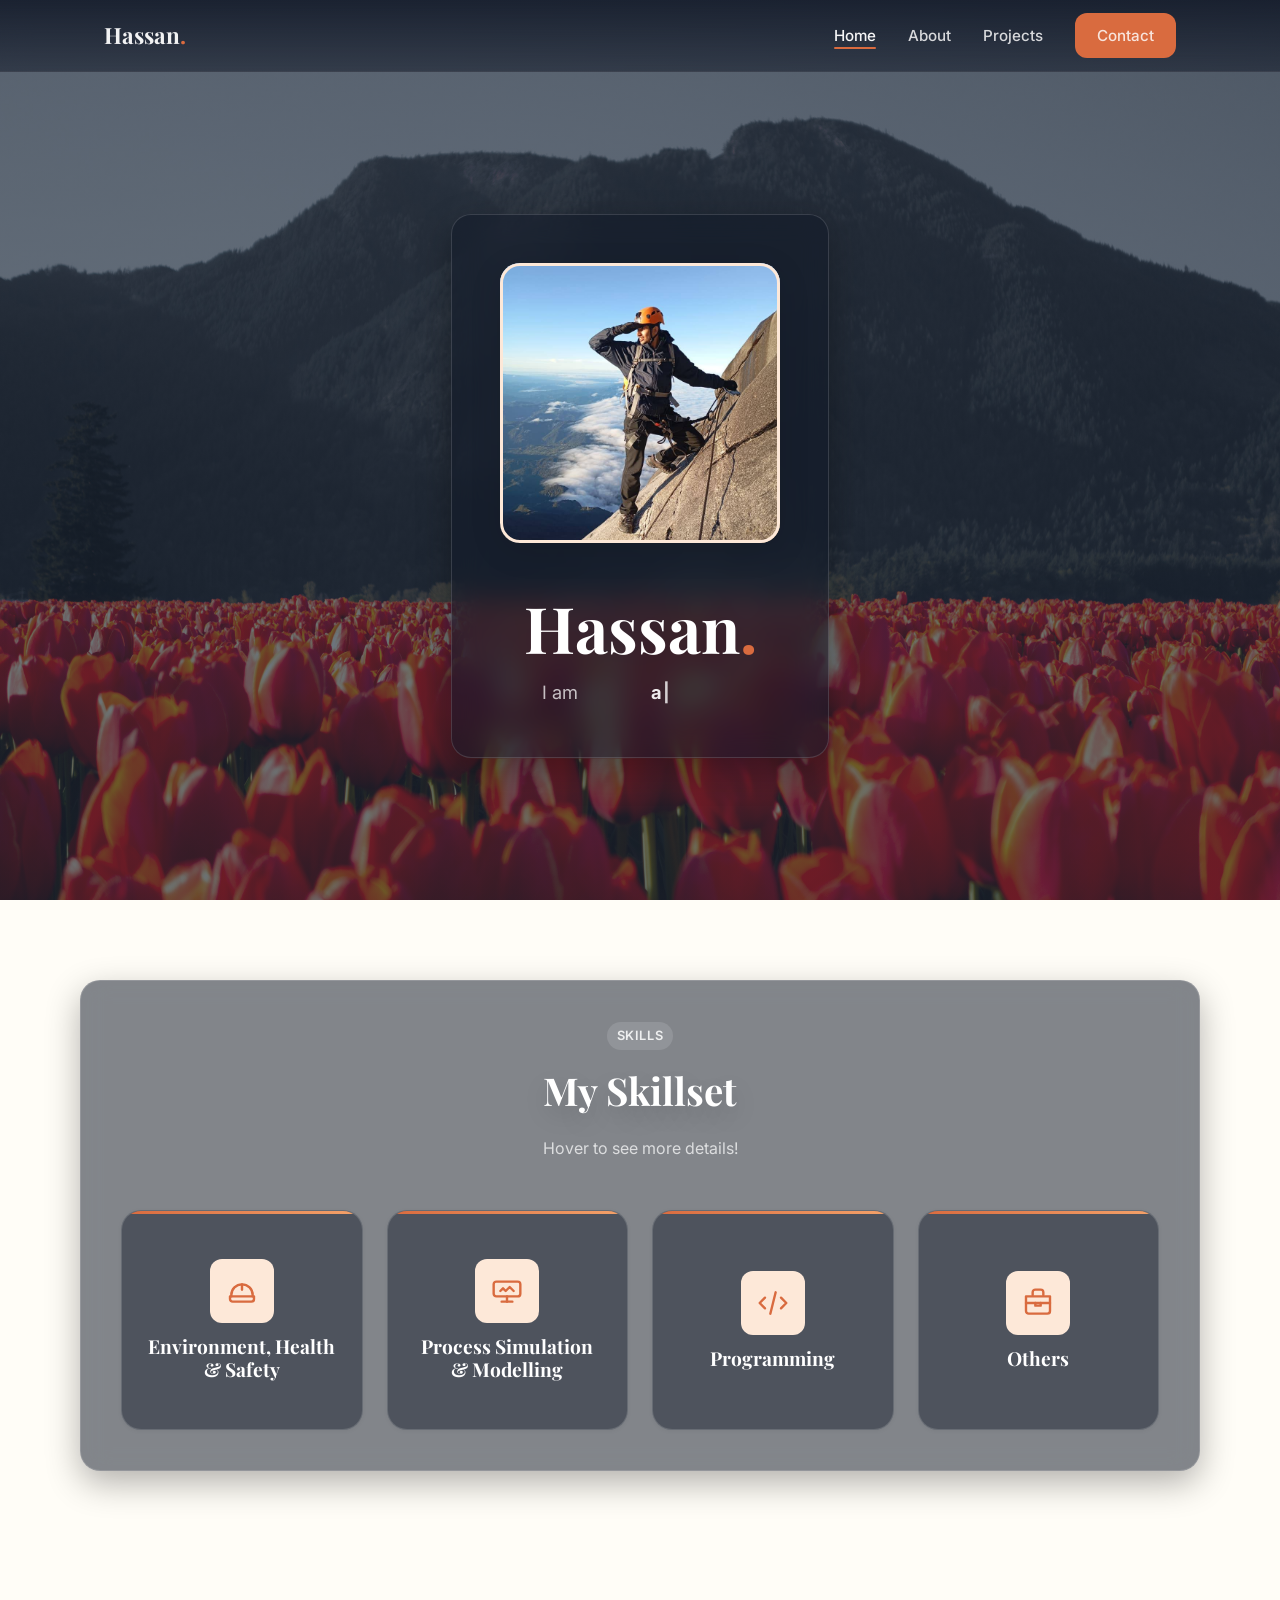
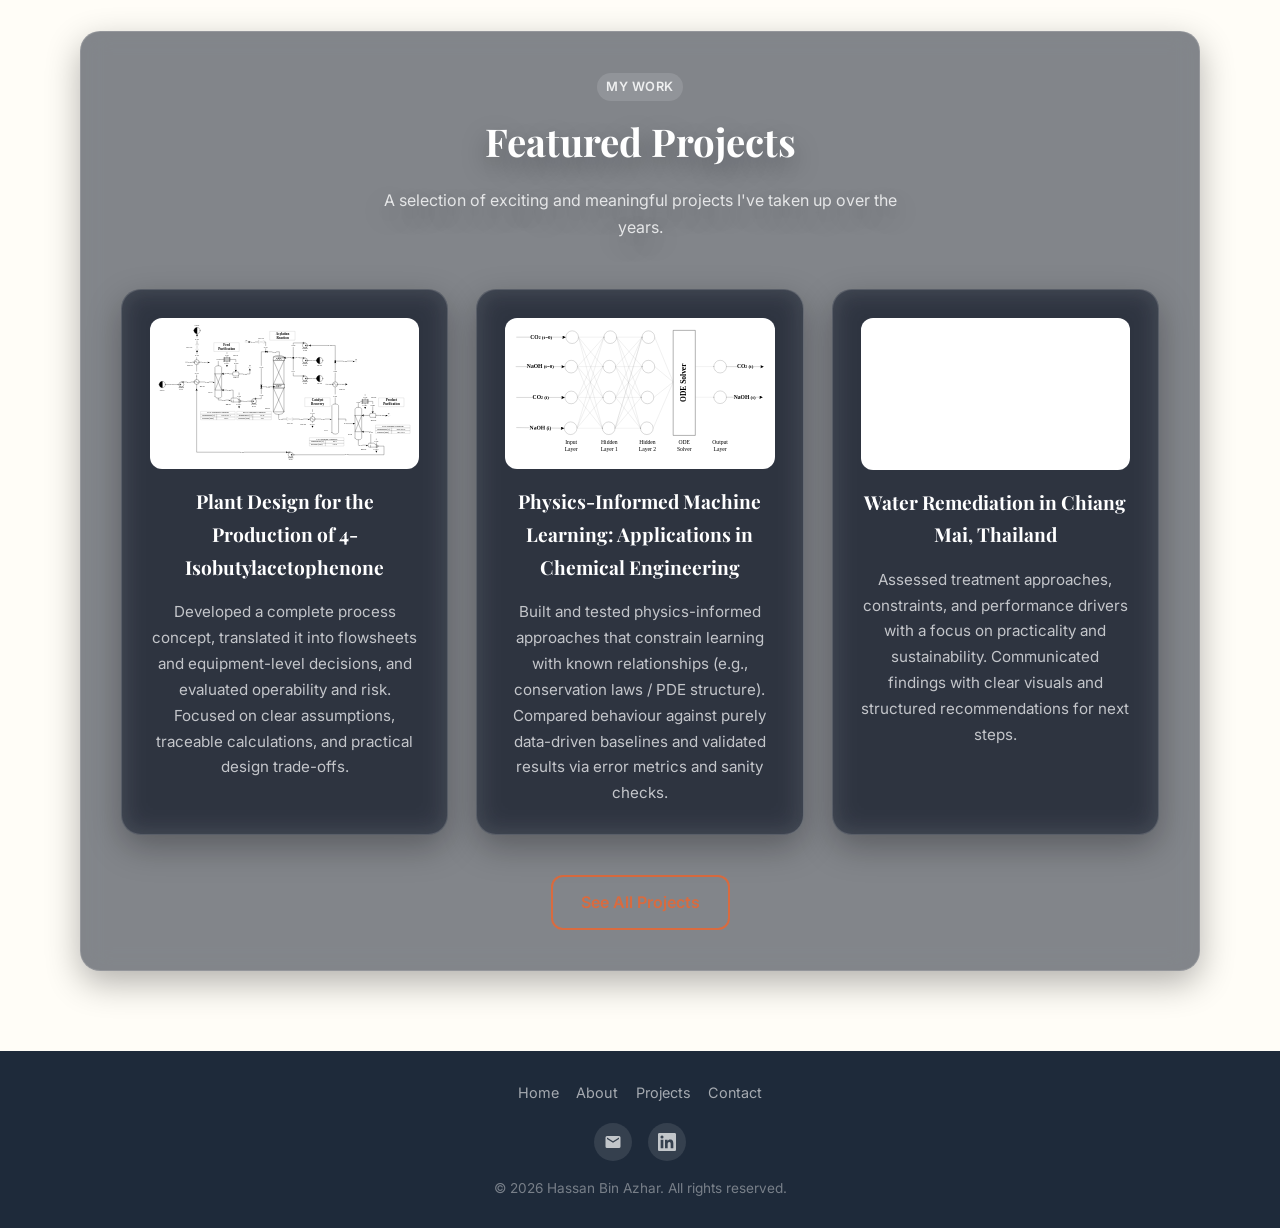
==== commit fbf5873f: "email change" ====
--- a/index.html
+++ b/index.html
@@ -195,7 +195,7 @@
         <li><a href="contact.html">Contact</a></li>
       </ul>
       <div class="social-links">
-        <a href="mailto:e1053640@u.nus.edu" class="social-link" aria-label="Email">
+        <a href="mailto:HassanAzhar@u.nus.edu" class="social-link" aria-label="Email">
           <svg xmlns="http://www.w3.org/2000/svg" viewBox="0 0 24 24" fill="currentColor"><path d="M20 4H4a2 2 0 00-2 2v12a2 2 0 002 2h16a2 2 0 002-2V6a2 2 0 00-2-2zm0 4l-8 5-8-5V6l8 5 8-5v2z"/></svg>
         </a>
         <a href="https://www.linkedin.com/in/hbazhar/" class="social-link" aria-label="LinkedIn">
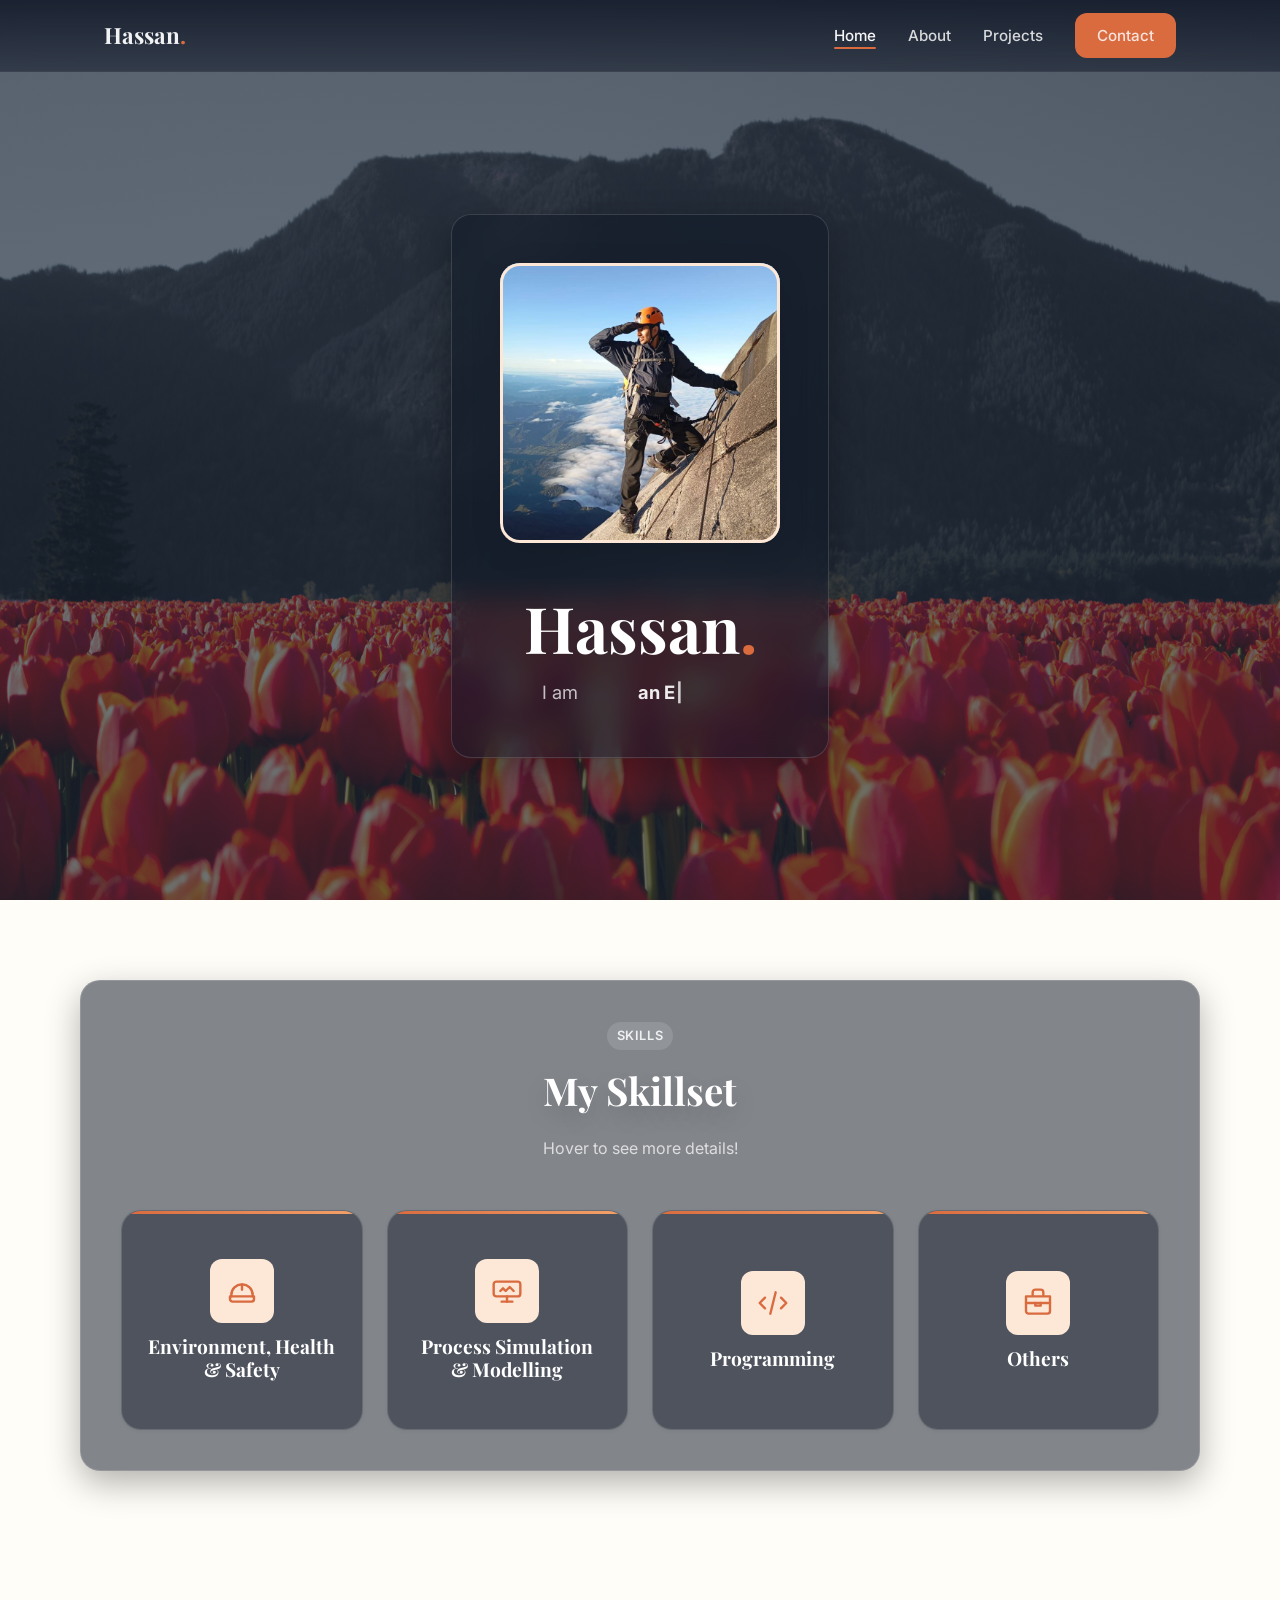
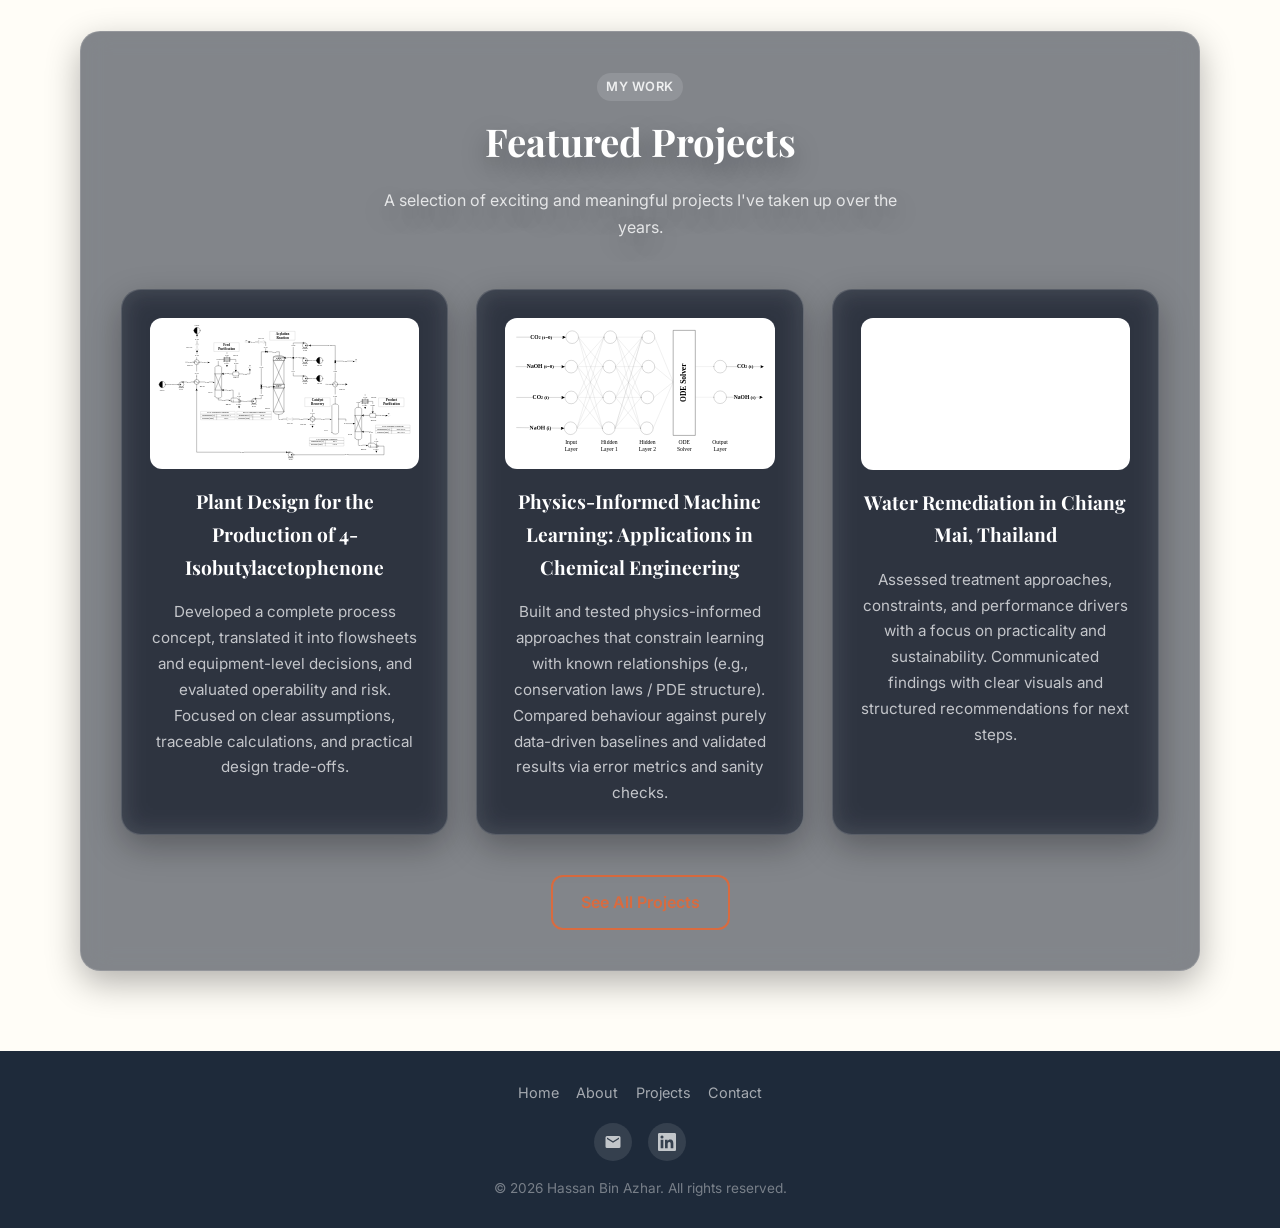
==== commit ecdbc9df: "url fix" ====
--- a/index.html
+++ b/index.html
@@ -3,7 +3,7 @@
 <head>
   <meta charset="UTF-8" />
   <meta name="viewport" content="width=device-width, initial-scale=1.0" />
-  <title>Hassan Bin Azhar — Engineer</title>
+  <title>Hassan - Home</title>
   <meta name="description" content="Personal website of Hassan Bin Azhar — an engineer and designer building thoughtful digital experiences." />
   <link rel="preconnect" href="https://fonts.googleapis.com" />
   <link rel="preconnect" href="https://fonts.gstatic.com" crossorigin />
@@ -23,7 +23,7 @@
         <li><a href="index.html">Home</a></li>
         <li><a href="about.html">About</a></li>
         <li><a href="projects.html">Projects</a></li>
-        <li><a href="contact.html" class="btn btn-primary" style="padding:.5rem 1.25rem;">Contact</a></li>
+        <li><a href="contact/" class="btn btn-primary" style="padding:.5rem 1.25rem;">Contact</a></li>
       </ul>
     </div>
   </nav>
@@ -192,7 +192,7 @@
         <li><a href="index.html">Home</a></li>
         <li><a href="about.html">About</a></li>
         <li><a href="projects.html">Projects</a></li>
-        <li><a href="contact.html">Contact</a></li>
+        <li><a href="contact/">Contact</a></li>
       </ul>
       <div class="social-links">
         <a href="mailto:HassanAzhar@u.nus.edu" class="social-link" aria-label="Email">
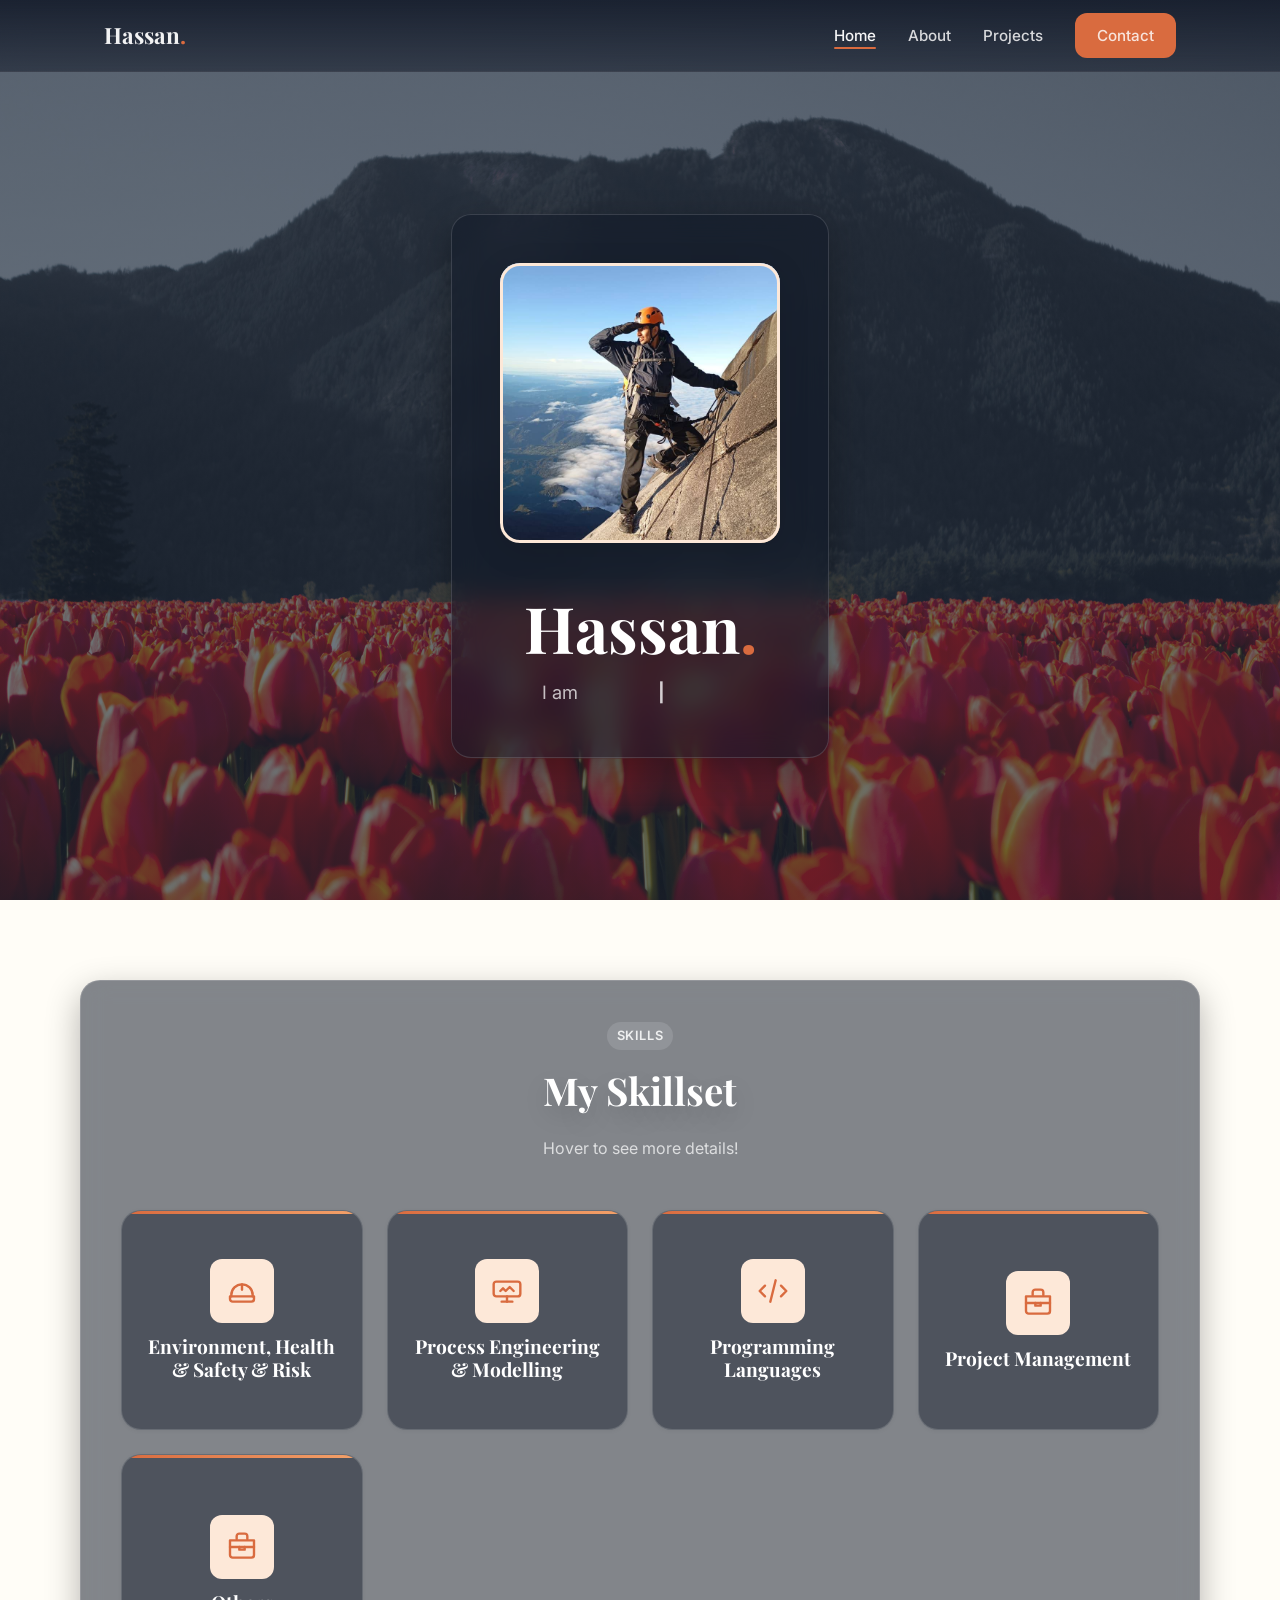
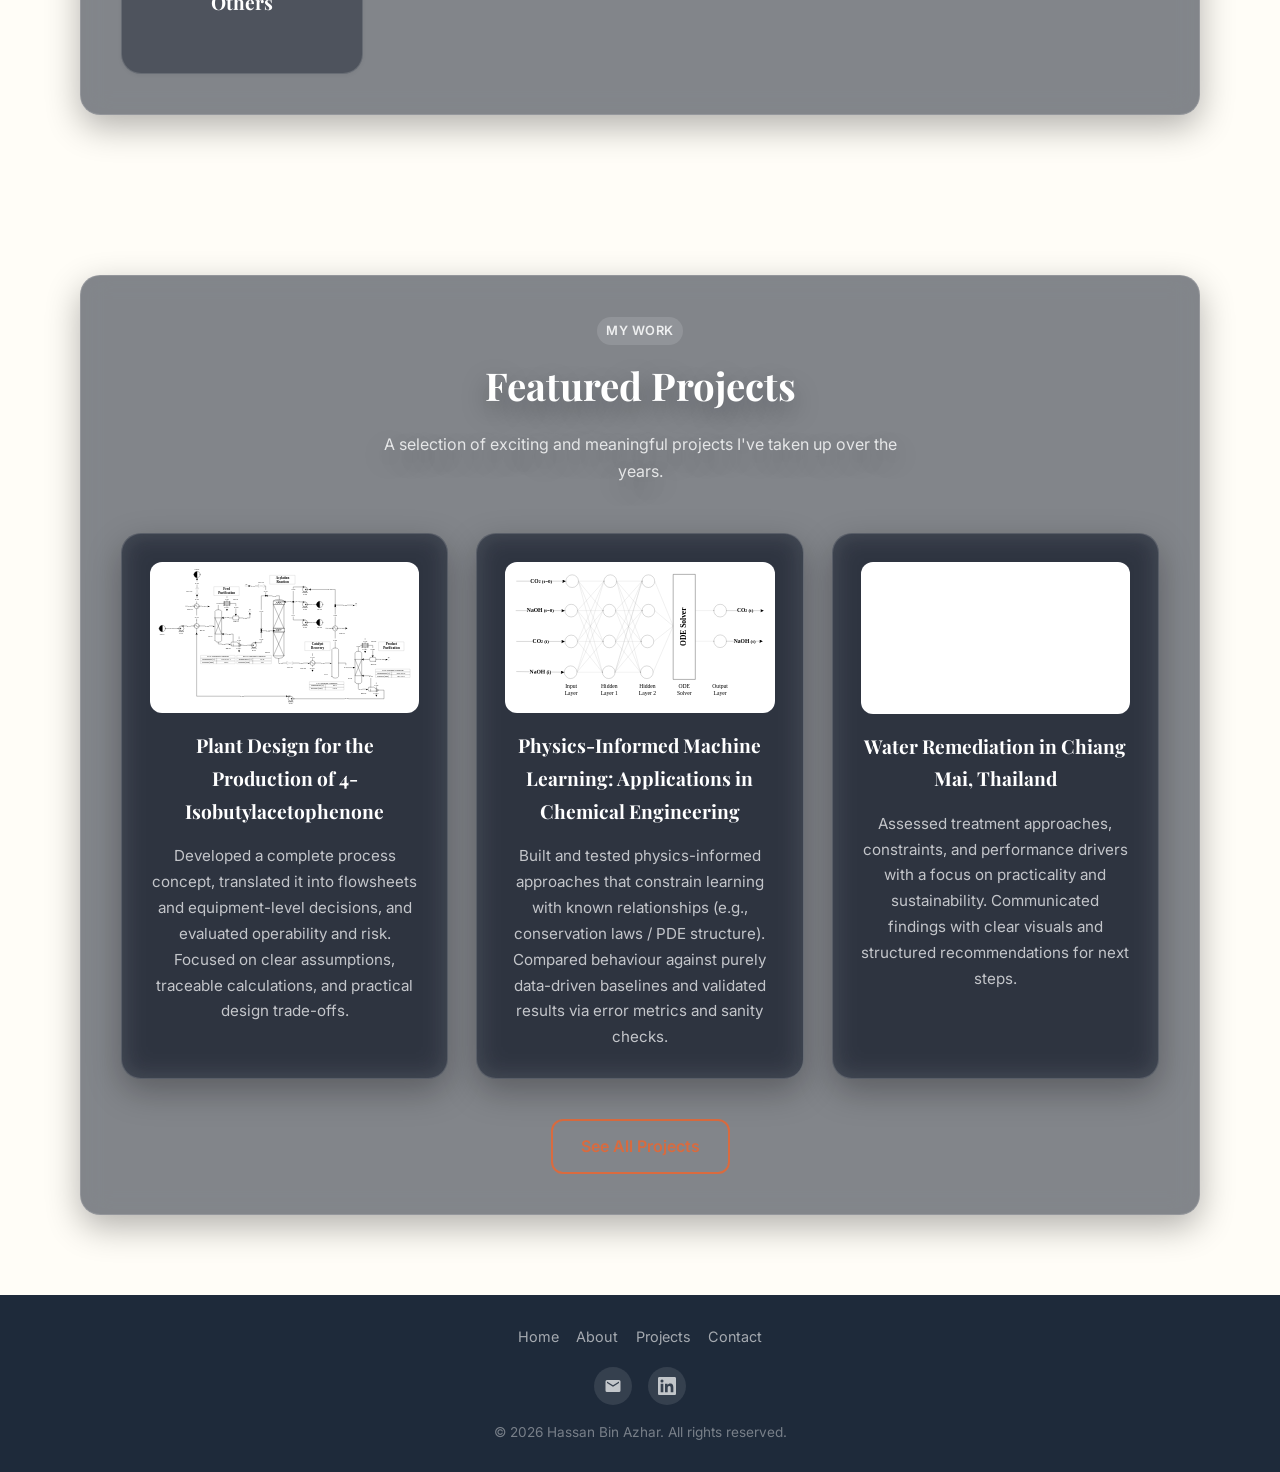
==== commit 9f22ac5c: "pic change" ====
--- a/index.html
+++ b/index.html
@@ -4,7 +4,7 @@
   <meta charset="UTF-8" />
   <meta name="viewport" content="width=device-width, initial-scale=1.0" />
   <title>Hassan - Home</title>
-  <meta name="description" content="Personal website of Hassan Bin Azhar — an engineer and designer building thoughtful digital experiences." />
+  <meta name="description" content="Personal website of Hassan Bin Azhar" />
   <link rel="preconnect" href="https://fonts.googleapis.com" />
   <link rel="preconnect" href="https://fonts.gstatic.com" crossorigin />
   <link href="https://fonts.googleapis.com/css2?family=Inter:wght@400;500;600&family=Playfair+Display:ital,wght@0,700;1,700&display=swap" rel="stylesheet" />
@@ -67,7 +67,7 @@
                 </svg>
               </div>
               <div>
-                <h3>Environment, Health &amp; Safety</h3>
+                <h3>Environment, Health &amp; Safety &amp; Risk</h3>
               </div>
             </div>
             <div class="skill-icon-details" aria-label="EHS &amp; Risk skills">
@@ -89,14 +89,13 @@
                 </svg>
               </div>
               <div>
-                <h3>Process Simulation &amp; Modelling</h3>
-              </div>
-            </div>
-            <div class="skill-icon-details" aria-label="Process simulation and modelling tools">
+                <h3>Process Engineering &amp; Modelling</h3>
+              </div>
+            </div>
+            <div class="skill-icon-details" aria-label="Process engineering and modelling skills">
+              <span class="tag">Process Development</span>
+              <span class="tag">Process Control</span>
               <span class="tag">Aspen HYSYS</span>
-              <span class="tag">Aspen Plus</span>
-              <span class="tag">SolidWorks</span>
-              <span class="tag">Fusion360</span>
               <span class="tag">ALOHA</span>
             </div>
           </div>
@@ -109,7 +108,7 @@
                 </svg>
               </div>
               <div>
-                <h3>Programming</h3>
+                <h3>Programming Languages</h3>
               </div>
             </div>
             <div class="skill-icon-details" aria-label="Programming languages">
@@ -118,6 +117,7 @@
               <span class="tag">C</span>
               <span class="tag">HTML</span>
               <span class="tag">SQL</span>
+              <span class="tag">Excel VBA</span>
             </div>
           </div>
 
@@ -132,6 +132,27 @@
                 </svg>
               </div>
               <div>
+                <h3>Project Management</h3>
+              </div>
+            </div>
+            <div class="skill-icon-details" aria-label="Project management skills">
+              <span class="tag">Cross-Functional Communication</span>
+              <span class="tag">Scheduling</span>
+              <span class="tag">Budgeting</span>
+            </div>
+          </div>
+
+          <div class="skill-icon-card reveal" tabindex="0">
+            <div class="skill-icon-header">
+              <div class="skill-icon-badge" aria-hidden="true">
+                <svg xmlns="http://www.w3.org/2000/svg" fill="none" viewBox="0 0 24 24" stroke="currentColor" stroke-width="1.8" stroke-linecap="round" stroke-linejoin="round">
+                  <path d="M8 6V4a2 2 0 0 1 2-2h4a2 2 0 0 1 2 2v2" />
+                  <path d="M3 7h18v11a2 2 0 0 1-2 2H5a2 2 0 0 1-2-2V7z" />
+                  <path d="M3 12h18" />
+                  <path d="M10 12v2h4v-2" />
+                </svg>
+              </div>
+              <div>
                 <h3>Others</h3>
               </div>
             </div>
@@ -139,7 +160,6 @@
               <span class="tag">Microsoft Office</span>
               <span class="tag">VSCode</span>
               <span class="tag">GitHub</span>
-              <span class="tag">Excel VBA</span>
             </div>
           </div>
         </div>
